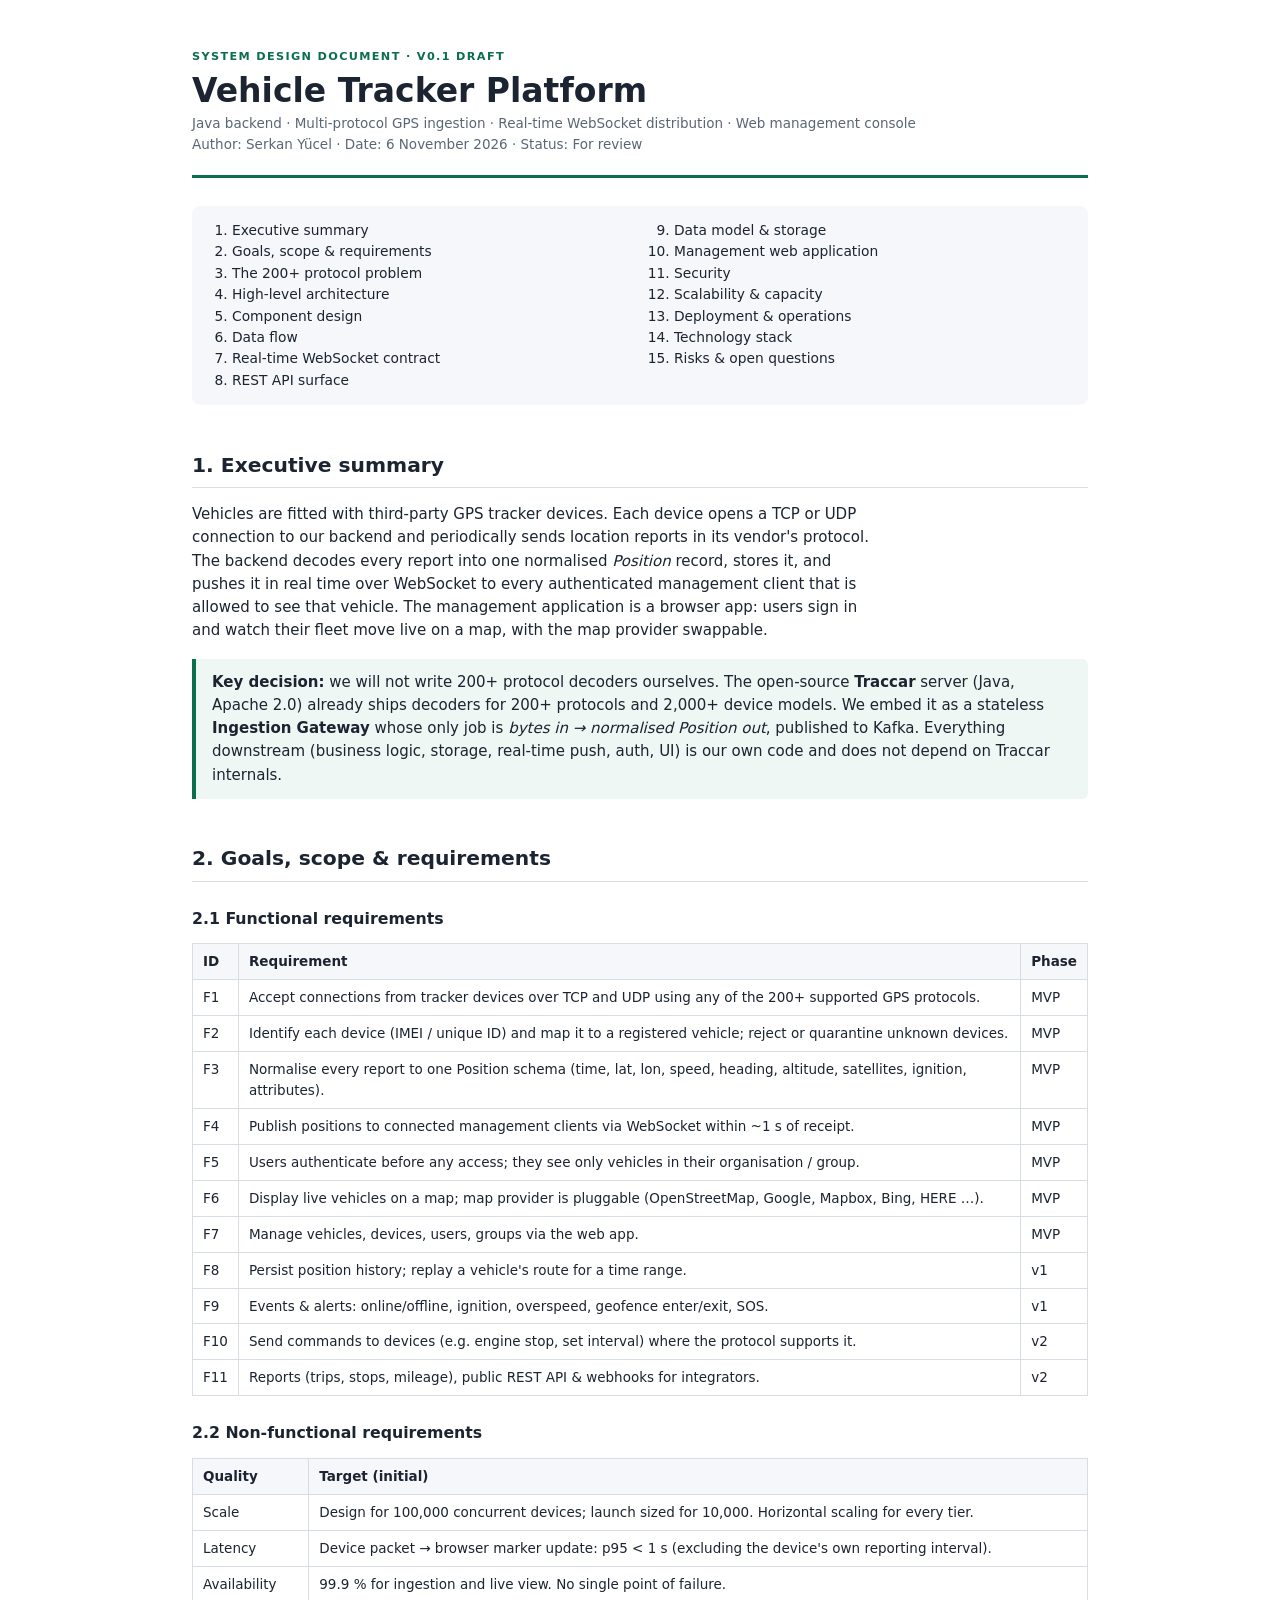
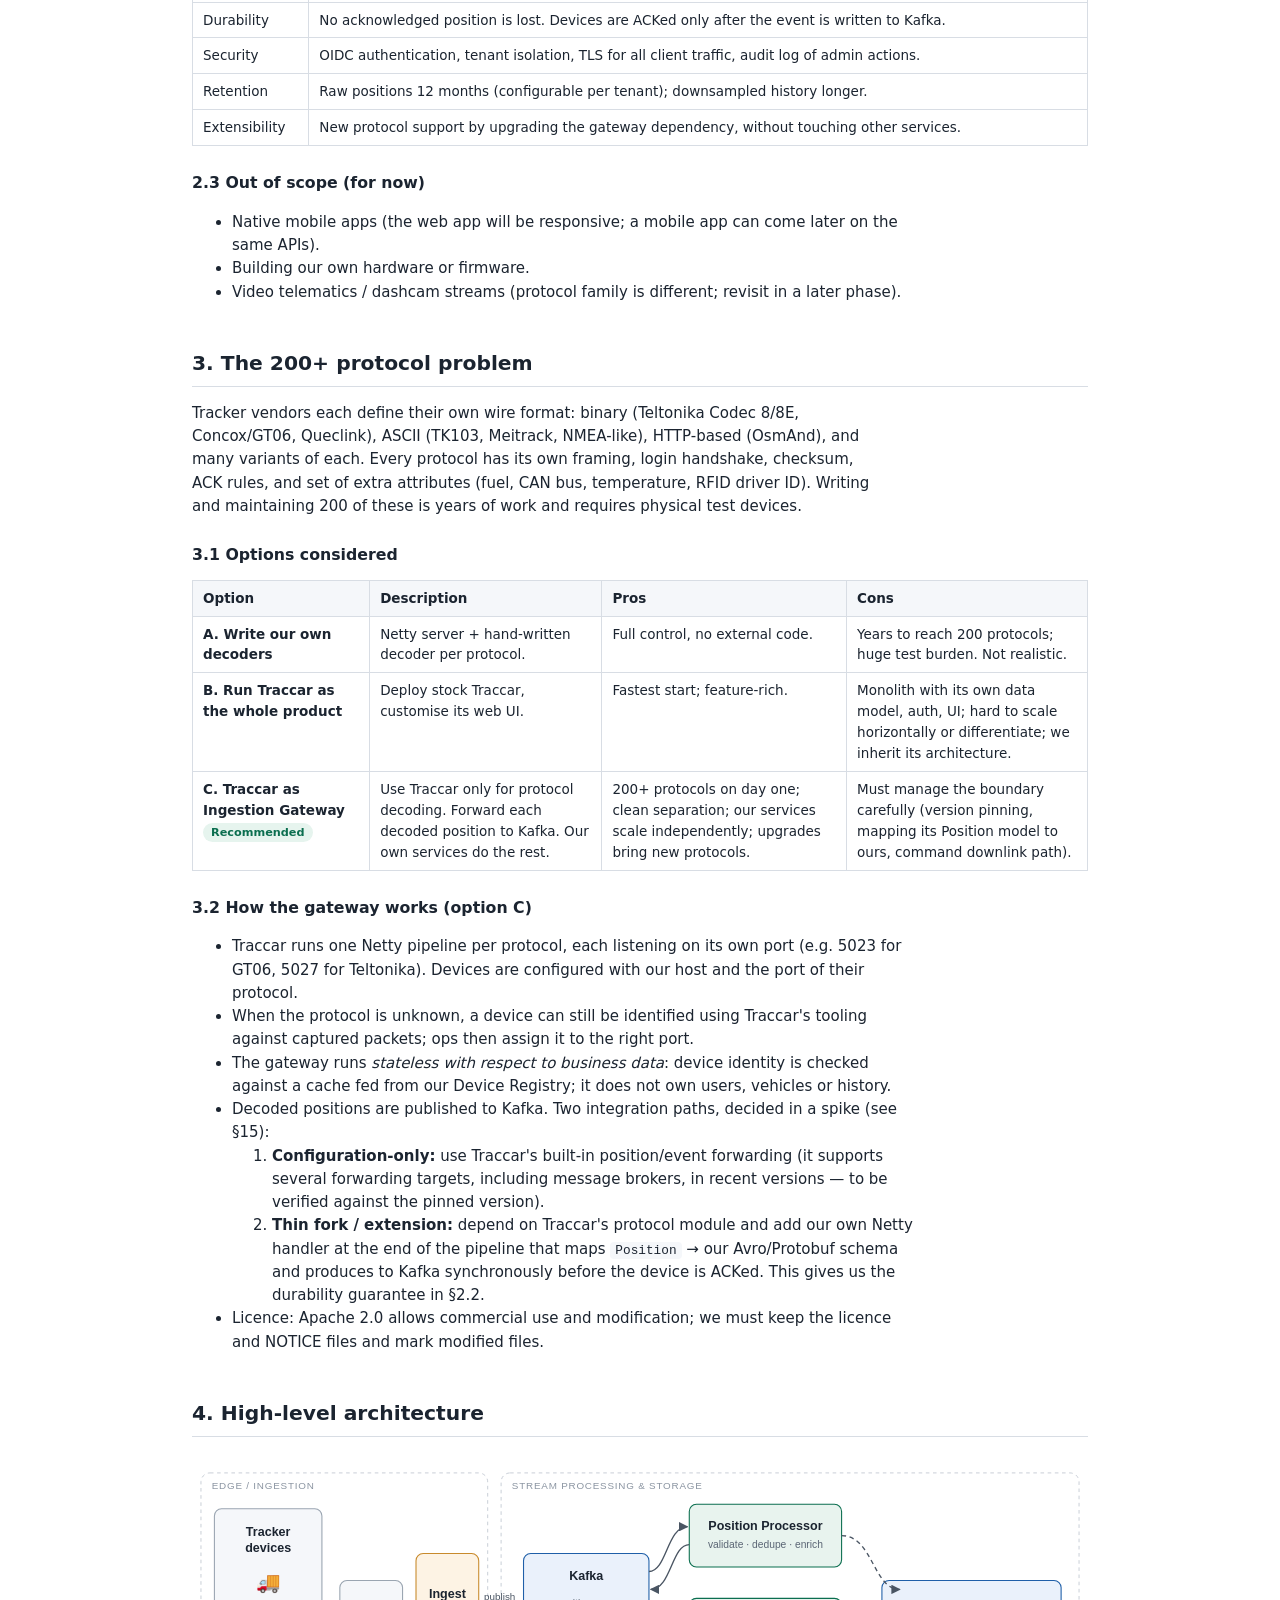
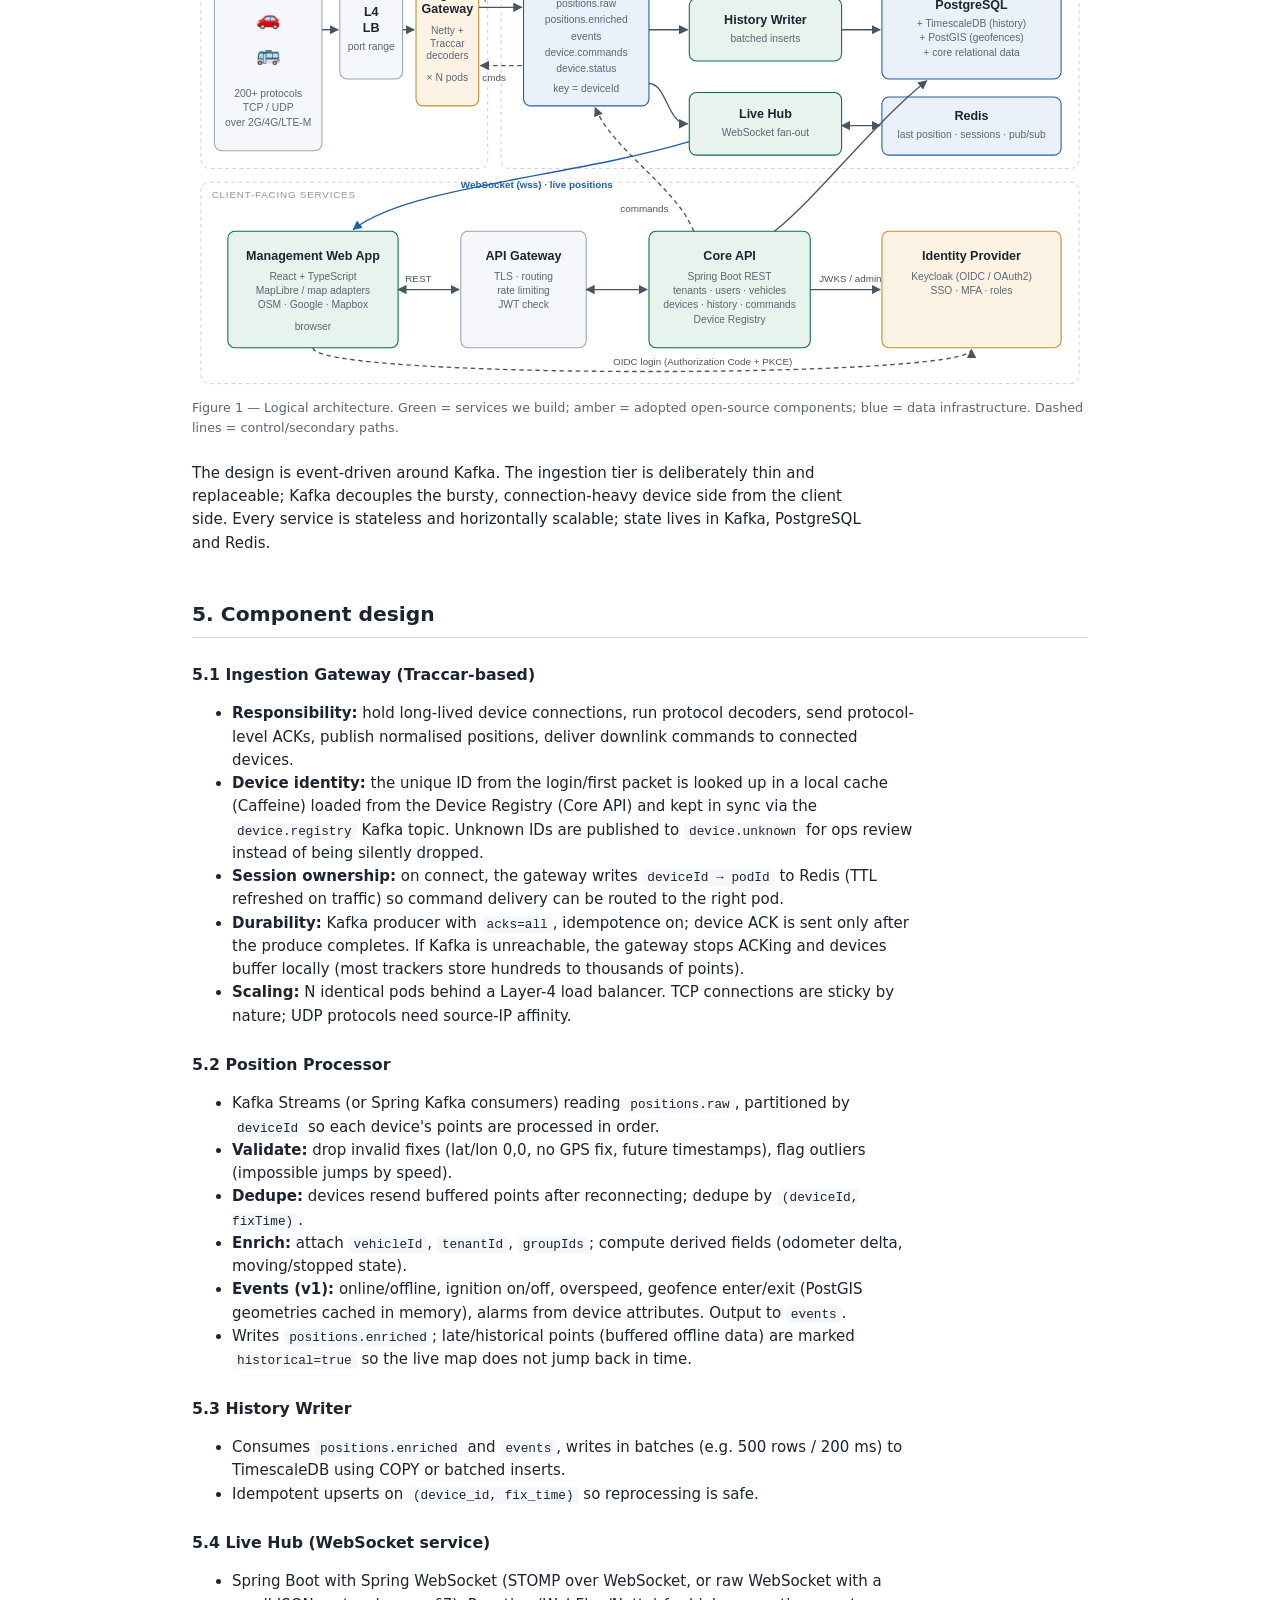
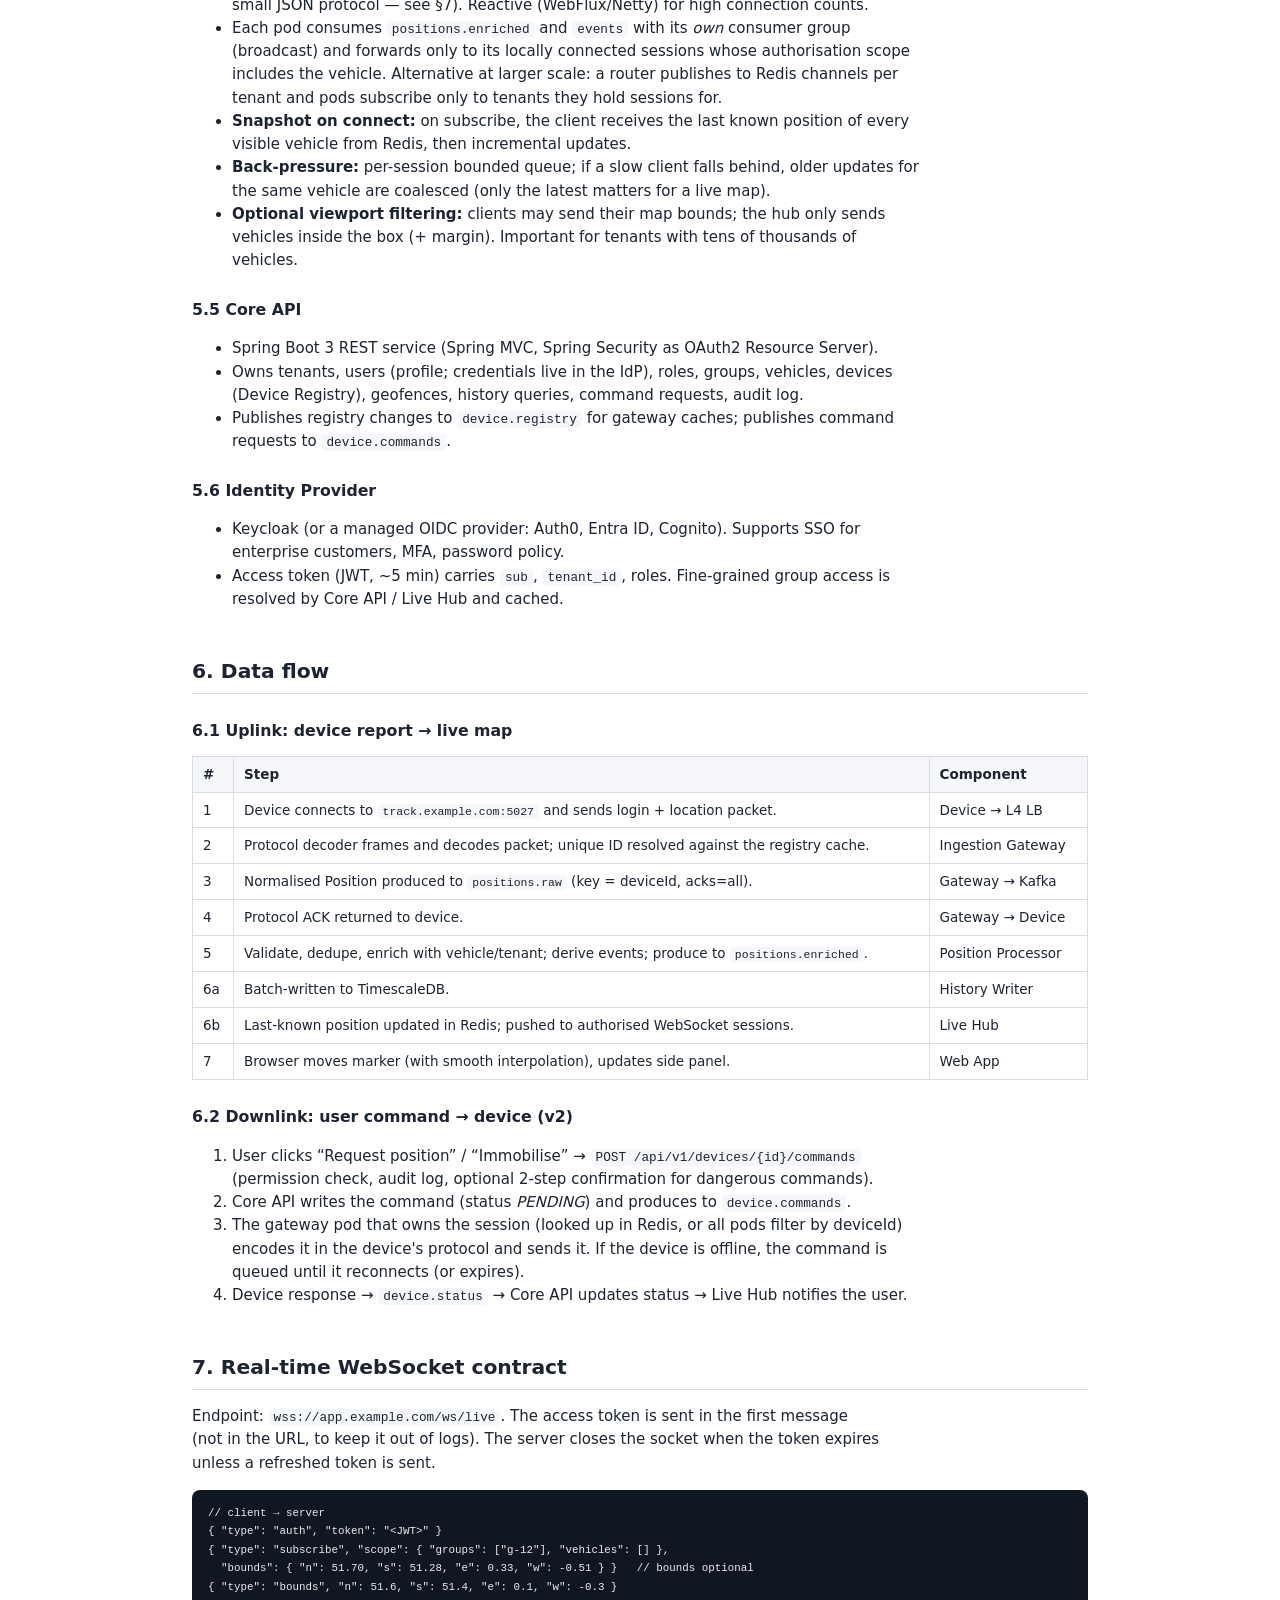
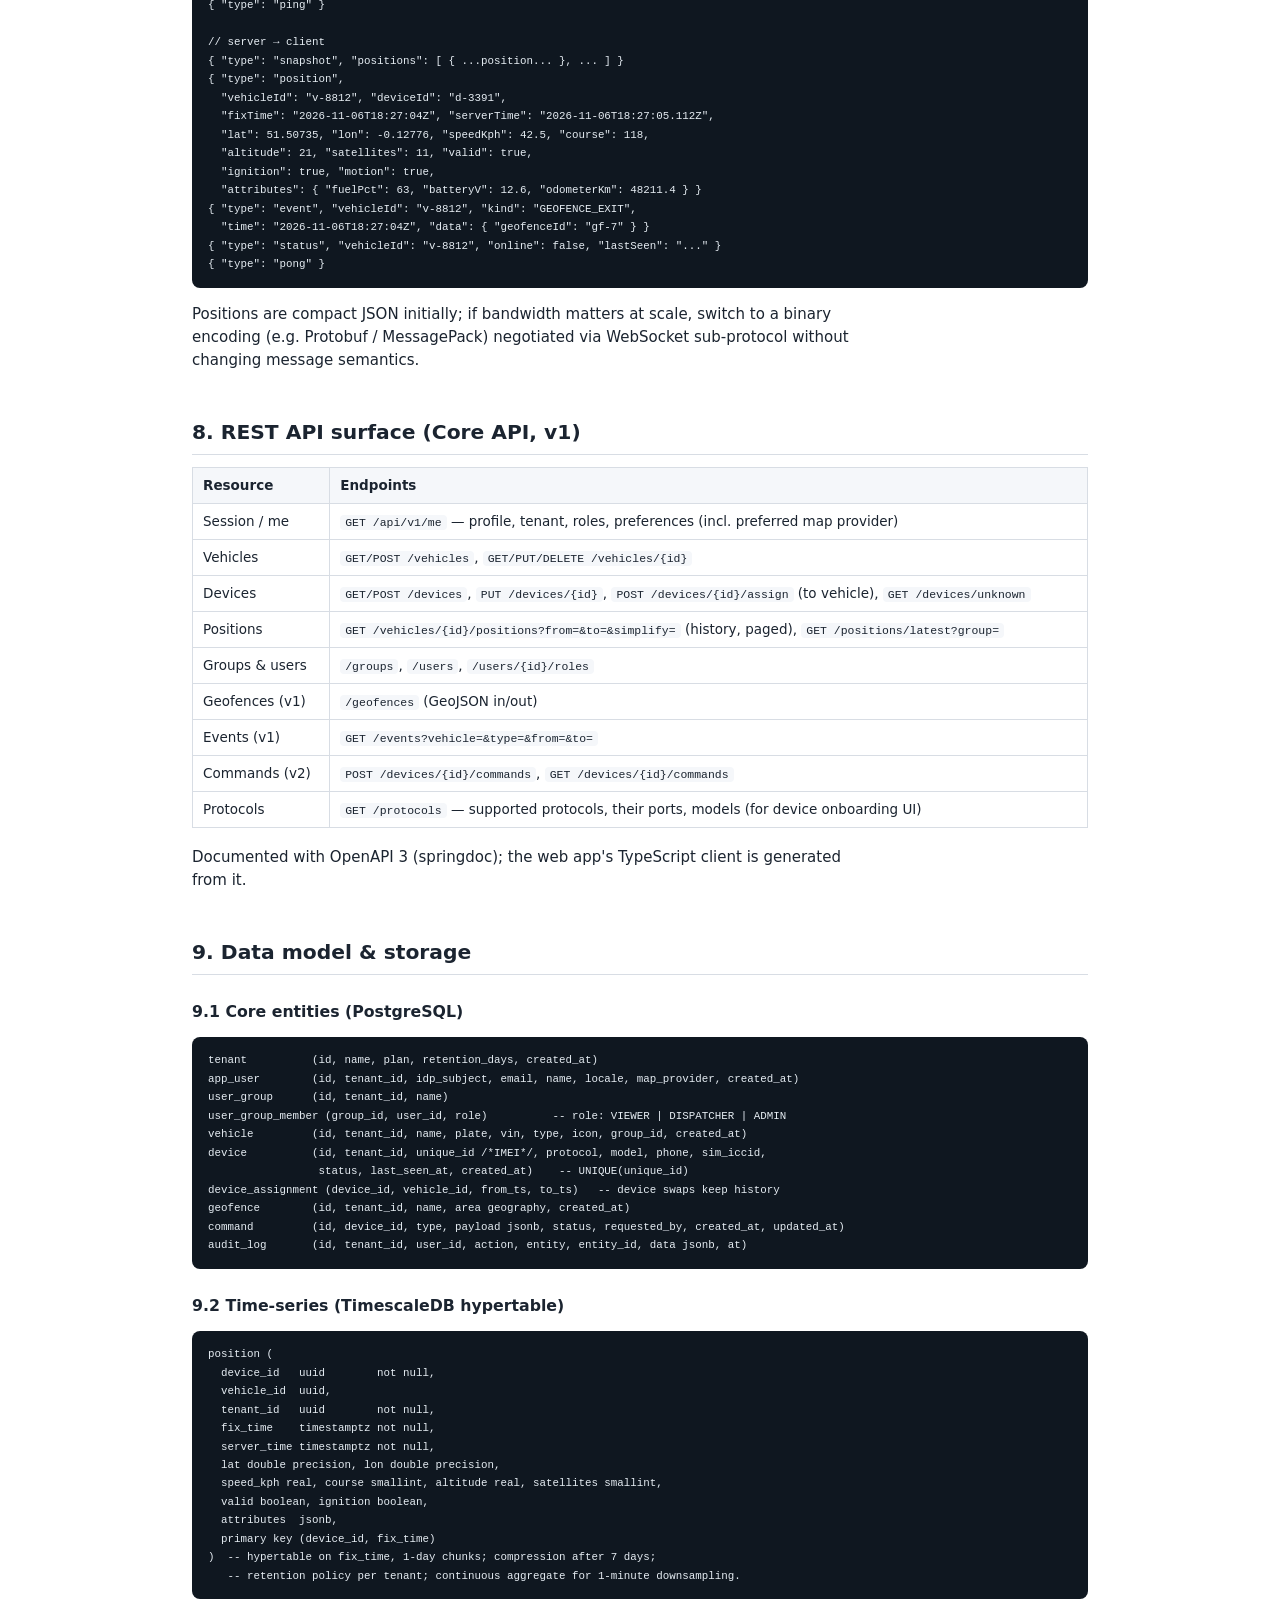
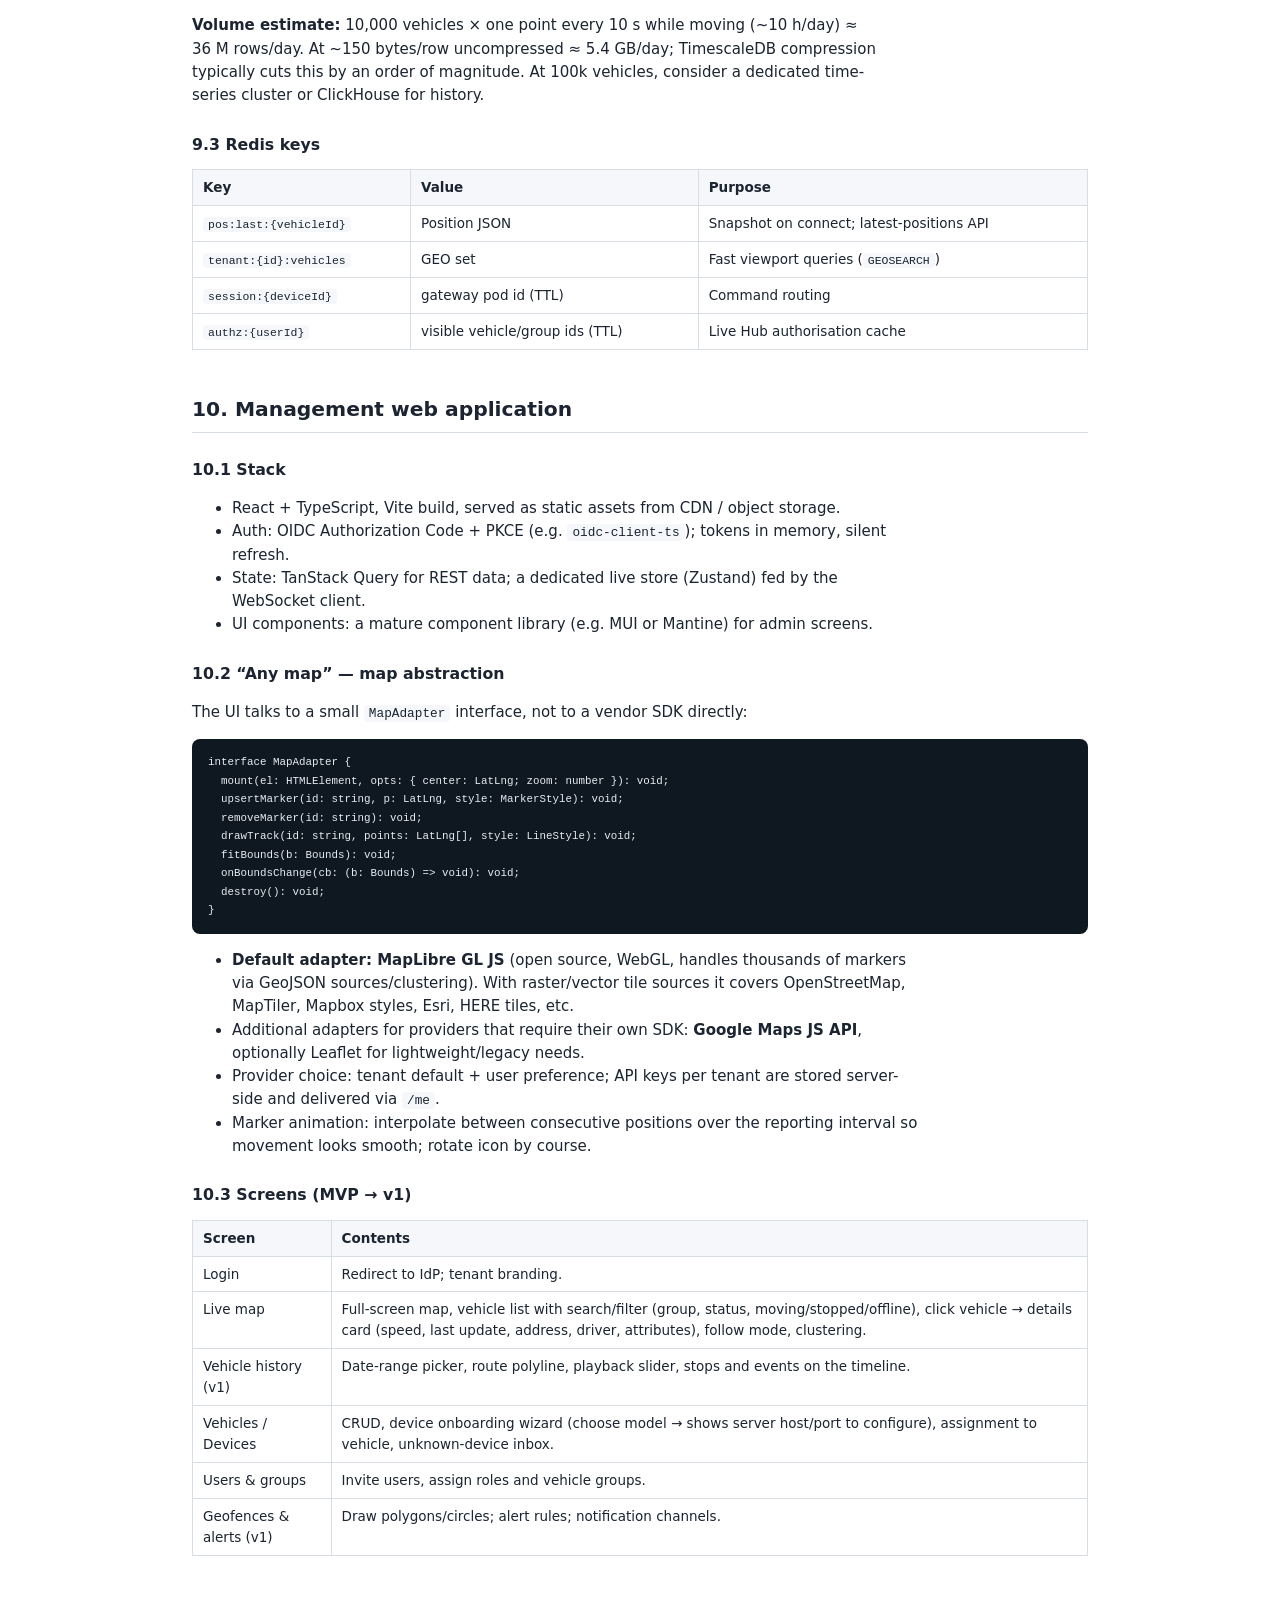
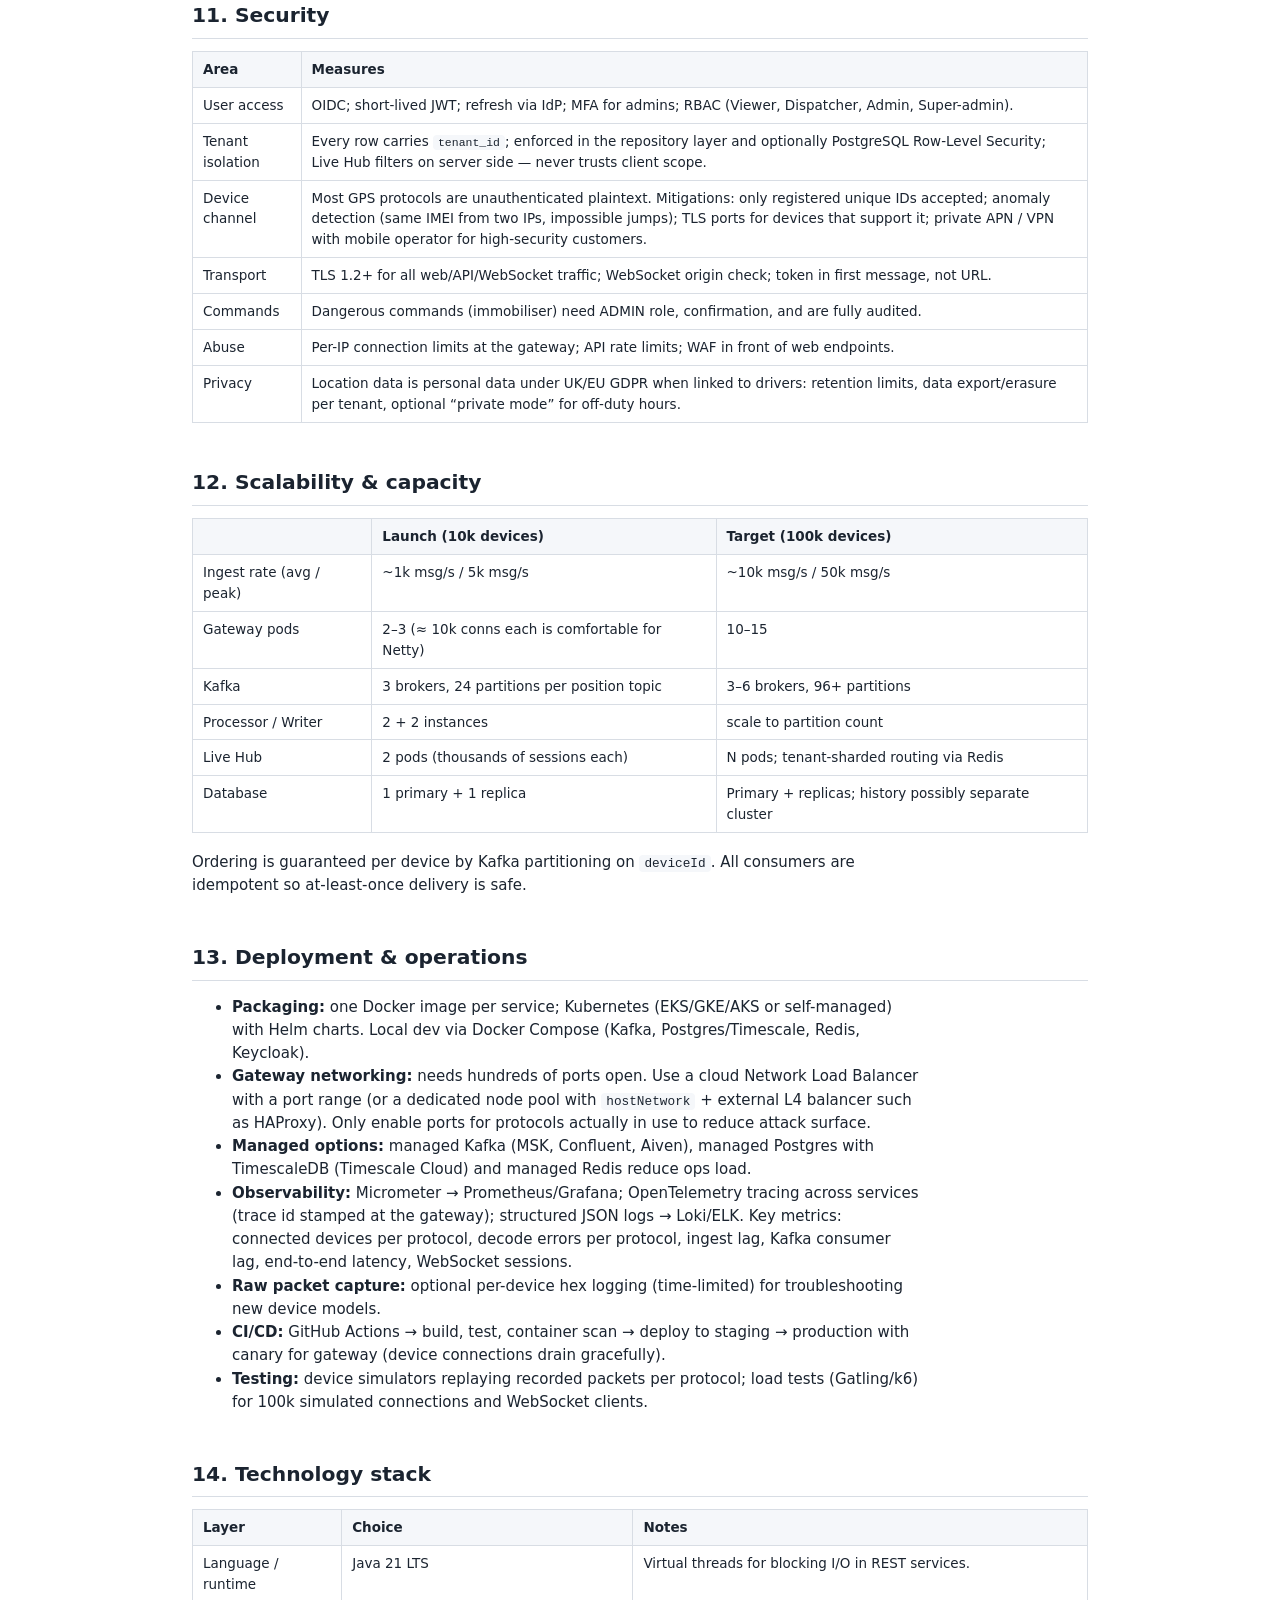
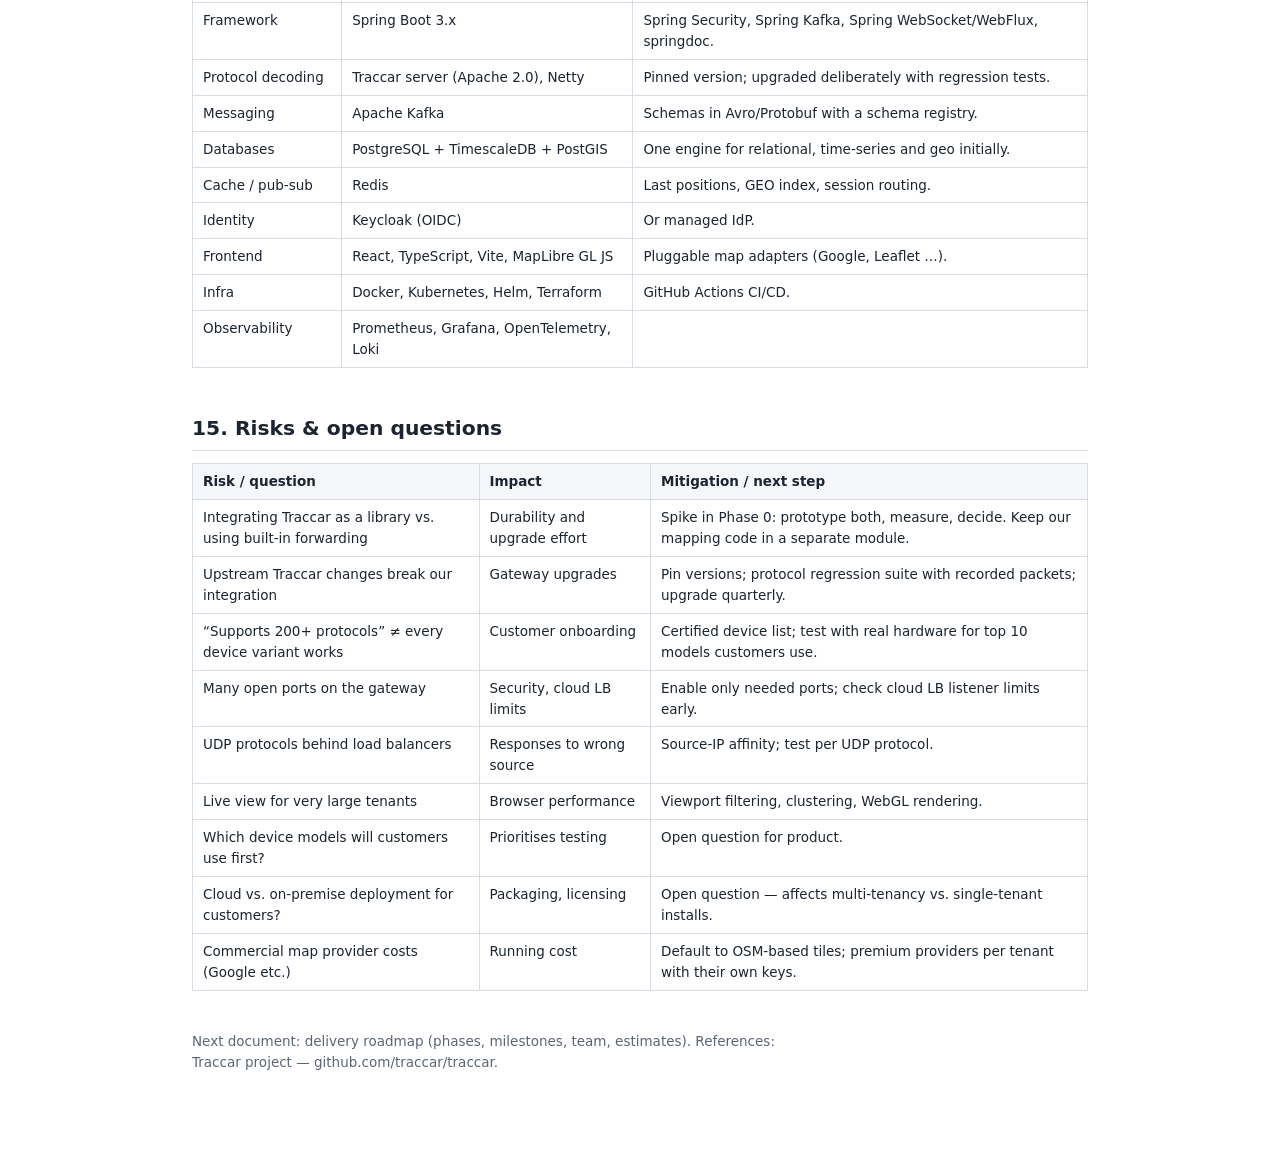
==== vehicle-tracker-design.html @ 111e129e "Added design docs for live vehicle tracing system and admin web apps" ====
<!DOCTYPE html>
<html lang="en">
<head>
<meta charset="utf-8">
<meta name="viewport" content="width=device-width, initial-scale=1">
<title>Vehicle Tracker — System Design</title>
<style>
  :root{
    --ink:#1b2430; --muted:#5b6675; --line:#d8dde4; --bg:#ffffff; --panel:#f5f7fa;
    --accent:#0b6e4f; --accent2:#1f5fa8; --warn:#a15c00;
  }
  *{box-sizing:border-box}
  html{font-size:15px}
  body{margin:0;background:var(--bg);color:var(--ink);
       font-family:"Inter","Segoe UI",system-ui,-apple-system,Helvetica,Arial,sans-serif;line-height:1.55}
  main{max-width:960px;margin:0 auto;padding:48px 32px 80px}
  header.cover{border-bottom:3px solid var(--accent);padding-bottom:20px;margin-bottom:28px}
  .kicker{text-transform:uppercase;letter-spacing:.12em;font-size:.75rem;color:var(--accent);font-weight:700}
  h1{font-size:2.2rem;margin:.2em 0 .1em;line-height:1.15}
  .meta{color:var(--muted);font-size:.9rem}
  h2{font-size:1.35rem;margin:2.2em 0 .6em;padding-bottom:6px;border-bottom:1px solid var(--line)}
  h3{font-size:1.05rem;margin:1.6em 0 .4em}
  p,li{max-width:72ch}
  code,pre{font-family:"JetBrains Mono",ui-monospace,Menlo,Consolas,monospace;font-size:.85em}
  code{background:var(--panel);padding:1px 5px;border-radius:4px}
  pre{background:#0f1720;color:#e6edf3;padding:14px 16px;border-radius:8px;overflow:auto;line-height:1.45}
  pre code{background:none;padding:0;color:inherit}
  table{border-collapse:collapse;width:100%;margin:12px 0 18px;font-size:.9rem}
  th,td{border:1px solid var(--line);padding:7px 10px;text-align:left;vertical-align:top}
  th{background:var(--panel);font-weight:600}
  .callout{border-left:4px solid var(--accent);background:#eef7f3;padding:12px 16px;border-radius:0 6px 6px 0;margin:16px 0}
  .callout.warn{border-color:var(--warn);background:#fbf4ea}
  .toc{background:var(--panel);border-radius:8px;padding:14px 22px;columns:2;column-gap:32px;font-size:.92rem}
  .toc ol{margin:0;padding-left:18px}
  .toc a{color:var(--ink);text-decoration:none}
  figure{margin:18px 0 24px}
  figcaption{color:var(--muted);font-size:.85rem;margin-top:6px}
  svg{width:100%;height:auto;display:block}
  .pill{display:inline-block;font-size:.75rem;padding:1px 8px;border-radius:99px;background:#e3eefb;color:var(--accent2);font-weight:600}
  .rec{background:#e6f4ee;color:var(--accent)}
  @page{size:A4;margin:16mm 14mm}
  @media print{
    html{font-size:12.5px}
    main{padding:0;max-width:none}
    h2{break-after:avoid}
    figure,table,pre,.callout{break-inside:avoid}
    .pagebreak{break-before:page}
    a{color:inherit;text-decoration:none}
  }
</style>
</head>
<body>
<main>

<header class="cover">
  <div class="kicker">System Design Document · v0.1 Draft</div>
  <h1>Vehicle Tracker Platform</h1>
  <div class="meta">Java backend · Multi-protocol GPS ingestion · Real-time WebSocket distribution · Web management console<br>
  Author: Serkan Yücel · Date: 6 November 2026 · Status: For review</div>
</header>

<nav class="toc">
<ol>
  <li><a href="#summary">Executive summary</a></li>
  <li><a href="#scope">Goals, scope &amp; requirements</a></li>
  <li><a href="#protocols">The 200+ protocol problem</a></li>
  <li><a href="#arch">High-level architecture</a></li>
  <li><a href="#components">Component design</a></li>
  <li><a href="#flow">Data flow</a></li>
  <li><a href="#ws">Real-time WebSocket contract</a></li>
  <li><a href="#api">REST API surface</a></li>
  <li><a href="#data">Data model &amp; storage</a></li>
  <li><a href="#webapp">Management web application</a></li>
  <li><a href="#security">Security</a></li>
  <li><a href="#scale">Scalability &amp; capacity</a></li>
  <li><a href="#ops">Deployment &amp; operations</a></li>
  <li><a href="#stack">Technology stack</a></li>
  <li><a href="#risks">Risks &amp; open questions</a></li>
</ol>
</nav>

<!-- 1 -->
<h2 id="summary">1. Executive summary</h2>
<p>Vehicles are fitted with third-party GPS tracker devices. Each device opens a TCP or UDP connection to our backend and periodically sends location reports in its vendor's protocol. The backend decodes every report into one normalised <em>Position</em> record, stores it, and pushes it in real time over WebSocket to every authenticated management client that is allowed to see that vehicle. The management application is a browser app: users sign in and watch their fleet move live on a map, with the map provider swappable.</p>
<div class="callout"><strong>Key decision:</strong> we will not write 200+ protocol decoders ourselves. The open-source <strong>Traccar</strong> server (Java, Apache 2.0) already ships decoders for 200+ protocols and 2,000+ device models. We embed it as a stateless <strong>Ingestion Gateway</strong> whose only job is <em>bytes in → normalised Position out</em>, published to Kafka. Everything downstream (business logic, storage, real-time push, auth, UI) is our own code and does not depend on Traccar internals.</div>

<!-- 2 -->
<h2 id="scope">2. Goals, scope &amp; requirements</h2>
<h3>2.1 Functional requirements</h3>
<table>
<tr><th>ID</th><th>Requirement</th><th>Phase</th></tr>
<tr><td>F1</td><td>Accept connections from tracker devices over TCP and UDP using any of the 200+ supported GPS protocols.</td><td>MVP</td></tr>
<tr><td>F2</td><td>Identify each device (IMEI / unique ID) and map it to a registered vehicle; reject or quarantine unknown devices.</td><td>MVP</td></tr>
<tr><td>F3</td><td>Normalise every report to one Position schema (time, lat, lon, speed, heading, altitude, satellites, ignition, attributes).</td><td>MVP</td></tr>
<tr><td>F4</td><td>Publish positions to connected management clients via WebSocket within ~1 s of receipt.</td><td>MVP</td></tr>
<tr><td>F5</td><td>Users authenticate before any access; they see only vehicles in their organisation / group.</td><td>MVP</td></tr>
<tr><td>F6</td><td>Display live vehicles on a map; map provider is pluggable (OpenStreetMap, Google, Mapbox, Bing, HERE …).</td><td>MVP</td></tr>
<tr><td>F7</td><td>Manage vehicles, devices, users, groups via the web app.</td><td>MVP</td></tr>
<tr><td>F8</td><td>Persist position history; replay a vehicle's route for a time range.</td><td>v1</td></tr>
<tr><td>F9</td><td>Events &amp; alerts: online/offline, ignition, overspeed, geofence enter/exit, SOS.</td><td>v1</td></tr>
<tr><td>F10</td><td>Send commands to devices (e.g. engine stop, set interval) where the protocol supports it.</td><td>v2</td></tr>
<tr><td>F11</td><td>Reports (trips, stops, mileage), public REST API &amp; webhooks for integrators.</td><td>v2</td></tr>
</table>

<h3>2.2 Non-functional requirements</h3>
<table>
<tr><th>Quality</th><th>Target (initial)</th></tr>
<tr><td>Scale</td><td>Design for 100,000 concurrent devices; launch sized for 10,000. Horizontal scaling for every tier.</td></tr>
<tr><td>Latency</td><td>Device packet → browser marker update: p95 &lt; 1 s (excluding the device's own reporting interval).</td></tr>
<tr><td>Availability</td><td>99.9 % for ingestion and live view. No single point of failure.</td></tr>
<tr><td>Durability</td><td>No acknowledged position is lost. Devices are ACKed only after the event is written to Kafka.</td></tr>
<tr><td>Security</td><td>OIDC authentication, tenant isolation, TLS for all client traffic, audit log of admin actions.</td></tr>
<tr><td>Retention</td><td>Raw positions 12 months (configurable per tenant); downsampled history longer.</td></tr>
<tr><td>Extensibility</td><td>New protocol support by upgrading the gateway dependency, without touching other services.</td></tr>
</table>

<h3>2.3 Out of scope (for now)</h3>
<ul>
  <li>Native mobile apps (the web app will be responsive; a mobile app can come later on the same APIs).</li>
  <li>Building our own hardware or firmware.</li>
  <li>Video telematics / dashcam streams (protocol family is different; revisit in a later phase).</li>
</ul>

<!-- 3 -->
<h2 id="protocols">3. The 200+ protocol problem</h2>
<p>Tracker vendors each define their own wire format: binary (Teltonika Codec 8/8E, Concox/GT06, Queclink), ASCII (TK103, Meitrack, NMEA-like), HTTP-based (OsmAnd), and many variants of each. Every protocol has its own framing, login handshake, checksum, ACK rules, and set of extra attributes (fuel, CAN bus, temperature, RFID driver ID). Writing and maintaining 200 of these is years of work and requires physical test devices.</p>

<h3>3.1 Options considered</h3>
<table>
<tr><th>Option</th><th>Description</th><th>Pros</th><th>Cons</th></tr>
<tr><td><strong>A. Write our own decoders</strong></td><td>Netty server + hand-written decoder per protocol.</td><td>Full control, no external code.</td><td>Years to reach 200 protocols; huge test burden. Not realistic.</td></tr>
<tr><td><strong>B. Run Traccar as the whole product</strong></td><td>Deploy stock Traccar, customise its web UI.</td><td>Fastest start; feature-rich.</td><td>Monolith with its own data model, auth, UI; hard to scale horizontally or differentiate; we inherit its architecture.</td></tr>
<tr><td><strong>C. Traccar as Ingestion Gateway</strong> <span class="pill rec">Recommended</span></td><td>Use Traccar only for protocol decoding. Forward each decoded position to Kafka. Our own services do the rest.</td><td>200+ protocols on day one; clean separation; our services scale independently; upgrades bring new protocols.</td><td>Must manage the boundary carefully (version pinning, mapping its Position model to ours, command downlink path).</td></tr>
</table>

<h3>3.2 How the gateway works (option C)</h3>
<ul>
  <li>Traccar runs one Netty pipeline per protocol, each listening on its own port (e.g. 5023 for GT06, 5027 for Teltonika). Devices are configured with our host and the port of their protocol.</li>
  <li>When the protocol is unknown, a device can still be identified using Traccar's tooling against captured packets; ops then assign it to the right port.</li>
  <li>The gateway runs <em>stateless with respect to business data</em>: device identity is checked against a cache fed from our Device Registry; it does not own users, vehicles or history.</li>
  <li>Decoded positions are published to Kafka. Two integration paths, decided in a spike (see §15):
    <ol>
      <li><strong>Configuration-only:</strong> use Traccar's built-in position/event forwarding (it supports several forwarding targets, including message brokers, in recent versions — to be verified against the pinned version).</li>
      <li><strong>Thin fork / extension:</strong> depend on Traccar's protocol module and add our own Netty handler at the end of the pipeline that maps <code>Position</code> → our Avro/Protobuf schema and produces to Kafka synchronously before the device is ACKed. This gives us the durability guarantee in §2.2.</li>
    </ol>
  </li>
  <li>Licence: Apache 2.0 allows commercial use and modification; we must keep the licence and NOTICE files and mark modified files.</li>
</ul>

<!-- 4 -->
<h2 id="arch" class="pagebreak">4. High-level architecture</h2>
<figure>
<svg viewBox="0 0 1000 600" xmlns="http://www.w3.org/2000/svg" font-family="Inter,Segoe UI,Helvetica,Arial,sans-serif">
  <defs>
    <marker id="ar" viewBox="0 0 10 10" refX="9" refY="5" markerWidth="7" markerHeight="7" orient="auto-start-reverse">
      <path d="M0,0 L10,5 L0,10 z" fill="#4a5563"/>
    </marker>
    <marker id="arB" viewBox="0 0 10 10" refX="9" refY="5" markerWidth="7" markerHeight="7" orient="auto-start-reverse">
      <path d="M0,0 L10,5 L0,10 z" fill="#1f5fa8"/>
    </marker>
  </defs>
  <style>
    .box{fill:#f5f7fa;stroke:#9aa5b1;stroke-width:1.2;rx:8}
    .ours{fill:#e8f3ee;stroke:#0b6e4f}
    .ext{fill:#fdf3e4;stroke:#c88a2c}
    .store{fill:#eaf1fb;stroke:#1f5fa8}
    .t{font-size:14px;font-weight:600;fill:#1b2430}
    .s{font-size:11.5px;fill:#5b6675}
    .ln{stroke:#4a5563;stroke-width:1.5;fill:none}
    .lb{stroke:#1f5fa8;stroke-width:1.5;fill:none}
    .dash{stroke-dasharray:5 4}
    .lab{font-size:11px;fill:#4a5563}
    .zone{fill:none;stroke:#c3cad3;stroke-dasharray:4 4}
    .zt{font-size:11px;fill:#8a94a1;letter-spacing:.08em}
  </style>

  <!-- zones -->
  <rect class="zone" x="10" y="20" width="320" height="330" rx="10"/>
  <text class="zt" x="22" y="38">EDGE / INGESTION</text>
  <rect class="zone" x="345" y="20" width="645" height="330" rx="10"/>
  <text class="zt" x="357" y="38">STREAM PROCESSING &amp; STORAGE</text>
  <rect class="zone" x="10" y="365" width="980" height="225" rx="10"/>
  <text class="zt" x="22" y="383">CLIENT-FACING SERVICES</text>

  <!-- devices -->
  <rect class="box" x="25" y="60" width="120" height="270" rx="8"/>
  <text class="t" x="85" y="90" text-anchor="middle">Tracker</text>
  <text class="t" x="85" y="108" text-anchor="middle">devices</text>
  <g font-size="22" text-anchor="middle"><text x="85" y="150">🚚</text><text x="85" y="190">🚗</text><text x="85" y="230">🚌</text></g>
  <text class="s" x="85" y="270" text-anchor="middle">200+ protocols</text>
  <text class="s" x="85" y="286" text-anchor="middle">TCP / UDP</text>
  <text class="s" x="85" y="302" text-anchor="middle">over 2G/4G/LTE-M</text>

  <!-- LB -->
  <rect class="box" x="165" y="140" width="70" height="110" rx="8"/>
  <text class="t" x="200" y="180" text-anchor="middle">L4</text>
  <text class="t" x="200" y="198" text-anchor="middle">LB</text>
  <text class="s" x="200" y="218" text-anchor="middle">port range</text>

  <!-- gateway -->
  <rect class="box ext" x="250" y="110" width="70" height="170" rx="8"/>
  <text class="t" x="285" y="160" text-anchor="middle" font-size="12.5">Ingest</text>
  <text class="t" x="285" y="176" text-anchor="middle" font-size="12.5">Gateway</text>
  <text class="s" x="285" y="200" text-anchor="middle">Netty +</text>
  <text class="s" x="285" y="214" text-anchor="middle">Traccar</text>
  <text class="s" x="285" y="228" text-anchor="middle">decoders</text>
  <text class="s" x="285" y="252" text-anchor="middle">× N pods</text>

  <!-- kafka -->
  <rect class="box store" x="370" y="110" width="140" height="170" rx="8"/>
  <text class="t" x="440" y="140" text-anchor="middle">Kafka</text>
  <text class="s" x="440" y="170" text-anchor="middle">positions.raw</text>
  <text class="s" x="440" y="188" text-anchor="middle">positions.enriched</text>
  <text class="s" x="440" y="206" text-anchor="middle">events</text>
  <text class="s" x="440" y="224" text-anchor="middle">device.commands</text>
  <text class="s" x="440" y="242" text-anchor="middle">device.status</text>
  <text class="s" x="440" y="264" text-anchor="middle">key = deviceId</text>

  <!-- processor -->
  <rect class="box ours" x="555" y="55" width="170" height="70" rx="8"/>
  <text class="t" x="640" y="84" text-anchor="middle">Position Processor</text>
  <text class="s" x="640" y="104" text-anchor="middle">validate · dedupe · enrich</text>

  <!-- writer -->
  <rect class="box ours" x="555" y="160" width="170" height="70" rx="8"/>
  <text class="t" x="640" y="189" text-anchor="middle">History Writer</text>
  <text class="s" x="640" y="209" text-anchor="middle">batched inserts</text>

  <!-- live hub -->
  <rect class="box ours" x="555" y="265" width="170" height="70" rx="8"/>
  <text class="t" x="640" y="294" text-anchor="middle">Live Hub</text>
  <text class="s" x="640" y="314" text-anchor="middle">WebSocket fan-out</text>

  <!-- timescale -->
  <rect class="box store" x="770" y="140" width="200" height="110" rx="8"/>
  <text class="t" x="870" y="172" text-anchor="middle">PostgreSQL</text>
  <text class="s" x="870" y="192" text-anchor="middle">+ TimescaleDB (history)</text>
  <text class="s" x="870" y="208" text-anchor="middle">+ PostGIS (geofences)</text>
  <text class="s" x="870" y="224" text-anchor="middle">+ core relational data</text>

  <!-- redis -->
  <rect class="box store" x="770" y="270" width="200" height="65" rx="8"/>
  <text class="t" x="870" y="296" text-anchor="middle">Redis</text>
  <text class="s" x="870" y="316" text-anchor="middle">last position · sessions · pub/sub</text>

  <!-- client side -->
  <rect class="box ours" x="40" y="420" width="190" height="130" rx="8"/>
  <text class="t" x="135" y="452" text-anchor="middle">Management Web App</text>
  <text class="s" x="135" y="474" text-anchor="middle">React + TypeScript</text>
  <text class="s" x="135" y="490" text-anchor="middle">MapLibre / map adapters</text>
  <text class="s" x="135" y="506" text-anchor="middle">OSM · Google · Mapbox</text>
  <text class="s" x="135" y="530" text-anchor="middle">browser</text>

  <rect class="box" x="300" y="420" width="140" height="130" rx="8"/>
  <text class="t" x="370" y="452" text-anchor="middle">API Gateway</text>
  <text class="s" x="370" y="474" text-anchor="middle">TLS · routing</text>
  <text class="s" x="370" y="490" text-anchor="middle">rate limiting</text>
  <text class="s" x="370" y="506" text-anchor="middle">JWT check</text>

  <rect class="box ours" x="510" y="420" width="180" height="130" rx="8"/>
  <text class="t" x="600" y="452" text-anchor="middle">Core API</text>
  <text class="s" x="600" y="474" text-anchor="middle">Spring Boot REST</text>
  <text class="s" x="600" y="490" text-anchor="middle">tenants · users · vehicles</text>
  <text class="s" x="600" y="506" text-anchor="middle">devices · history · commands</text>
  <text class="s" x="600" y="522" text-anchor="middle">Device Registry</text>

  <rect class="box ext" x="770" y="420" width="200" height="130" rx="8"/>
  <text class="t" x="870" y="452" text-anchor="middle">Identity Provider</text>
  <text class="s" x="870" y="474" text-anchor="middle">Keycloak (OIDC / OAuth2)</text>
  <text class="s" x="870" y="490" text-anchor="middle">SSO · MFA · roles</text>

  <!-- arrows: devices -> lb -> gateway -> kafka -->
  <path class="ln" d="M145,195 H163" marker-end="url(#ar)"/>
  <path class="ln" d="M235,195 H248" marker-end="url(#ar)"/>
  <path class="ln" d="M320,170 H368" marker-end="url(#ar)"/>
  <text class="lab" x="326" y="162">publish</text>
  <path class="ln dash" d="M368,235 H322" marker-end="url(#ar)"/>
  <text class="lab" x="324" y="252">cmds</text>

  <!-- kafka <-> processor -->
  <path class="ln" d="M510,130 C530,130 530,80 553,80" marker-end="url(#ar)"/>
  <path class="ln" d="M555,100 C535,100 535,150 512,150" marker-end="url(#ar)"/>
  <!-- kafka -> writer -->
  <path class="ln" d="M510,195 H553" marker-end="url(#ar)"/>
  <!-- kafka -> live -->
  <path class="ln" d="M510,255 C530,255 530,300 553,300" marker-end="url(#ar)"/>
  <!-- writer -> db -->
  <path class="ln" d="M725,195 H768" marker-end="url(#ar)"/>
  <!-- processor -> redis/db (geofence lookups) -->
  <path class="ln dash" d="M725,90 C760,90 760,150 790,150" marker-end="url(#ar)"/>
  <!-- live <-> redis -->
  <path class="ln" d="M725,302 H768" marker-end="url(#ar)" marker-start="url(#ar)"/>

  <!-- live hub -> web app (websocket) -->
  <path class="lb" d="M555,320 C420,360 240,370 180,418" marker-end="url(#arB)"/>
  <text class="lab" x="300" y="372" fill="#1f5fa8" style="fill:#1f5fa8;font-weight:600">WebSocket (wss) · live positions</text>

  <!-- web app -> api gw -> core api -->
  <path class="ln" d="M230,485 H298" marker-end="url(#ar)" marker-start="url(#ar)"/>
  <text class="lab" x="238" y="477">REST</text>
  <path class="ln" d="M440,485 H508" marker-end="url(#ar)" marker-start="url(#ar)"/>
  <!-- core api -> idp -->
  <path class="ln" d="M690,485 H768" marker-end="url(#ar)"/>
  <text class="lab" x="700" y="477">JWKS / admin</text>
  <!-- core api -> db -->
  <path class="ln" d="M650,420 C700,380 760,300 820,252" marker-end="url(#ar)"/>
  <!-- core api -> kafka commands -->
  <path class="ln dash" d="M560,420 C540,370 470,330 450,282" marker-end="url(#ar)"/>
  <text class="lab" x="478" y="398">commands</text>
  <!-- web app -> idp login -->
  <path class="ln dash" d="M135,550 C135,585 870,585 870,552" marker-end="url(#ar)"/>
  <text class="lab" x="470" y="569">OIDC login (Authorization Code + PKCE)</text>
</svg>
<figcaption>Figure 1 — Logical architecture. Green = services we build; amber = adopted open-source components; blue = data infrastructure. Dashed lines = control/secondary paths.</figcaption>
</figure>

<p>The design is event-driven around Kafka. The ingestion tier is deliberately thin and replaceable; Kafka decouples the bursty, connection-heavy device side from the client side. Every service is stateless and horizontally scalable; state lives in Kafka, PostgreSQL and Redis.</p>

<!-- 5 -->
<h2 id="components">5. Component design</h2>

<h3>5.1 Ingestion Gateway (Traccar-based)</h3>
<ul>
  <li><strong>Responsibility:</strong> hold long-lived device connections, run protocol decoders, send protocol-level ACKs, publish normalised positions, deliver downlink commands to connected devices.</li>
  <li><strong>Device identity:</strong> the unique ID from the login/first packet is looked up in a local cache (Caffeine) loaded from the Device Registry (Core API) and kept in sync via the <code>device.registry</code> Kafka topic. Unknown IDs are published to <code>device.unknown</code> for ops review instead of being silently dropped.</li>
  <li><strong>Session ownership:</strong> on connect, the gateway writes <code>deviceId → podId</code> to Redis (TTL refreshed on traffic) so command delivery can be routed to the right pod.</li>
  <li><strong>Durability:</strong> Kafka producer with <code>acks=all</code>, idempotence on; device ACK is sent only after the produce completes. If Kafka is unreachable, the gateway stops ACKing and devices buffer locally (most trackers store hundreds to thousands of points).</li>
  <li><strong>Scaling:</strong> N identical pods behind a Layer-4 load balancer. TCP connections are sticky by nature; UDP protocols need source-IP affinity.</li>
</ul>

<h3>5.2 Position Processor</h3>
<ul>
  <li>Kafka Streams (or Spring Kafka consumers) reading <code>positions.raw</code>, partitioned by <code>deviceId</code> so each device's points are processed in order.</li>
  <li><strong>Validate:</strong> drop invalid fixes (lat/lon 0,0, no GPS fix, future timestamps), flag outliers (impossible jumps by speed).</li>
  <li><strong>Dedupe:</strong> devices resend buffered points after reconnecting; dedupe by <code>(deviceId, fixTime)</code>.</li>
  <li><strong>Enrich:</strong> attach <code>vehicleId</code>, <code>tenantId</code>, <code>groupIds</code>; compute derived fields (odometer delta, moving/stopped state).</li>
  <li><strong>Events (v1):</strong> online/offline, ignition on/off, overspeed, geofence enter/exit (PostGIS geometries cached in memory), alarms from device attributes. Output to <code>events</code>.</li>
  <li>Writes <code>positions.enriched</code>; late/historical points (buffered offline data) are marked <code>historical=true</code> so the live map does not jump back in time.</li>
</ul>

<h3>5.3 History Writer</h3>
<ul>
  <li>Consumes <code>positions.enriched</code> and <code>events</code>, writes in batches (e.g. 500 rows / 200 ms) to TimescaleDB using COPY or batched inserts.</li>
  <li>Idempotent upserts on <code>(device_id, fix_time)</code> so reprocessing is safe.</li>
</ul>

<h3>5.4 Live Hub (WebSocket service)</h3>
<ul>
  <li>Spring Boot with Spring WebSocket (STOMP over WebSocket, or raw WebSocket with a small JSON protocol — see §7). Reactive (WebFlux/Netty) for high connection counts.</li>
  <li>Each pod consumes <code>positions.enriched</code> and <code>events</code> with its <em>own</em> consumer group (broadcast) and forwards only to its locally connected sessions whose authorisation scope includes the vehicle. Alternative at larger scale: a router publishes to Redis channels per tenant and pods subscribe only to tenants they hold sessions for.</li>
  <li><strong>Snapshot on connect:</strong> on subscribe, the client receives the last known position of every visible vehicle from Redis, then incremental updates.</li>
  <li><strong>Back-pressure:</strong> per-session bounded queue; if a slow client falls behind, older updates for the same vehicle are coalesced (only the latest matters for a live map).</li>
  <li><strong>Optional viewport filtering:</strong> clients may send their map bounds; the hub only sends vehicles inside the box (+ margin). Important for tenants with tens of thousands of vehicles.</li>
</ul>

<h3>5.5 Core API</h3>
<ul>
  <li>Spring Boot 3 REST service (Spring MVC, Spring Security as OAuth2 Resource Server).</li>
  <li>Owns tenants, users (profile; credentials live in the IdP), roles, groups, vehicles, devices (Device Registry), geofences, history queries, command requests, audit log.</li>
  <li>Publishes registry changes to <code>device.registry</code> for gateway caches; publishes command requests to <code>device.commands</code>.</li>
</ul>

<h3>5.6 Identity Provider</h3>
<ul>
  <li>Keycloak (or a managed OIDC provider: Auth0, Entra ID, Cognito). Supports SSO for enterprise customers, MFA, password policy.</li>
  <li>Access token (JWT, ~5 min) carries <code>sub</code>, <code>tenant_id</code>, roles. Fine-grained group access is resolved by Core API / Live Hub and cached.</li>
</ul>

<!-- 6 -->
<h2 id="flow">6. Data flow</h2>
<h3>6.1 Uplink: device report → live map</h3>
<table>
<tr><th>#</th><th>Step</th><th>Component</th></tr>
<tr><td>1</td><td>Device connects to <code>track.example.com:5027</code> and sends login + location packet.</td><td>Device → L4 LB</td></tr>
<tr><td>2</td><td>Protocol decoder frames and decodes packet; unique ID resolved against the registry cache.</td><td>Ingestion Gateway</td></tr>
<tr><td>3</td><td>Normalised Position produced to <code>positions.raw</code> (key = deviceId, acks=all).</td><td>Gateway → Kafka</td></tr>
<tr><td>4</td><td>Protocol ACK returned to device.</td><td>Gateway → Device</td></tr>
<tr><td>5</td><td>Validate, dedupe, enrich with vehicle/tenant; derive events; produce to <code>positions.enriched</code>.</td><td>Position Processor</td></tr>
<tr><td>6a</td><td>Batch-written to TimescaleDB.</td><td>History Writer</td></tr>
<tr><td>6b</td><td>Last-known position updated in Redis; pushed to authorised WebSocket sessions.</td><td>Live Hub</td></tr>
<tr><td>7</td><td>Browser moves marker (with smooth interpolation), updates side panel.</td><td>Web App</td></tr>
</table>

<h3>6.2 Downlink: user command → device (v2)</h3>
<ol>
  <li>User clicks “Request position” / “Immobilise” → <code>POST /api/v1/devices/{id}/commands</code> (permission check, audit log, optional 2-step confirmation for dangerous commands).</li>
  <li>Core API writes the command (status <em>PENDING</em>) and produces to <code>device.commands</code>.</li>
  <li>The gateway pod that owns the session (looked up in Redis, or all pods filter by deviceId) encodes it in the device's protocol and sends it. If the device is offline, the command is queued until it reconnects (or expires).</li>
  <li>Device response → <code>device.status</code> → Core API updates status → Live Hub notifies the user.</li>
</ol>

<!-- 7 -->
<h2 id="ws">7. Real-time WebSocket contract</h2>
<p>Endpoint: <code>wss://app.example.com/ws/live</code>. The access token is sent in the first message (not in the URL, to keep it out of logs). The server closes the socket when the token expires unless a refreshed token is sent.</p>
<pre><code>// client → server
{ "type": "auth", "token": "&lt;JWT&gt;" }
{ "type": "subscribe", "scope": { "groups": ["g-12"], "vehicles": [] },
  "bounds": { "n": 51.70, "s": 51.28, "e": 0.33, "w": -0.51 } }   // bounds optional
{ "type": "bounds", "n": 51.6, "s": 51.4, "e": 0.1, "w": -0.3 }
{ "type": "ping" }

// server → client
{ "type": "snapshot", "positions": [ { ...position... }, ... ] }
{ "type": "position",
  "vehicleId": "v-8812", "deviceId": "d-3391",
  "fixTime": "2026-11-06T18:27:04Z", "serverTime": "2026-11-06T18:27:05.112Z",
  "lat": 51.50735, "lon": -0.12776, "speedKph": 42.5, "course": 118,
  "altitude": 21, "satellites": 11, "valid": true,
  "ignition": true, "motion": true,
  "attributes": { "fuelPct": 63, "batteryV": 12.6, "odometerKm": 48211.4 } }
{ "type": "event", "vehicleId": "v-8812", "kind": "GEOFENCE_EXIT",
  "time": "2026-11-06T18:27:04Z", "data": { "geofenceId": "gf-7" } }
{ "type": "status", "vehicleId": "v-8812", "online": false, "lastSeen": "..." }
{ "type": "pong" }</code></pre>
<p>Positions are compact JSON initially; if bandwidth matters at scale, switch to a binary encoding (e.g. Protobuf / MessagePack) negotiated via WebSocket sub-protocol without changing message semantics.</p>

<!-- 8 -->
<h2 id="api">8. REST API surface (Core API, v1)</h2>
<table>
<tr><th>Resource</th><th>Endpoints</th></tr>
<tr><td>Session / me</td><td><code>GET /api/v1/me</code> — profile, tenant, roles, preferences (incl. preferred map provider)</td></tr>
<tr><td>Vehicles</td><td><code>GET/POST /vehicles</code>, <code>GET/PUT/DELETE /vehicles/{id}</code></td></tr>
<tr><td>Devices</td><td><code>GET/POST /devices</code>, <code>PUT /devices/{id}</code>, <code>POST /devices/{id}/assign</code> (to vehicle), <code>GET /devices/unknown</code></td></tr>
<tr><td>Positions</td><td><code>GET /vehicles/{id}/positions?from=&amp;to=&amp;simplify=</code> (history, paged), <code>GET /positions/latest?group=</code></td></tr>
<tr><td>Groups &amp; users</td><td><code>/groups</code>, <code>/users</code>, <code>/users/{id}/roles</code></td></tr>
<tr><td>Geofences (v1)</td><td><code>/geofences</code> (GeoJSON in/out)</td></tr>
<tr><td>Events (v1)</td><td><code>GET /events?vehicle=&amp;type=&amp;from=&amp;to=</code></td></tr>
<tr><td>Commands (v2)</td><td><code>POST /devices/{id}/commands</code>, <code>GET /devices/{id}/commands</code></td></tr>
<tr><td>Protocols</td><td><code>GET /protocols</code> — supported protocols, their ports, models (for device onboarding UI)</td></tr>
</table>
<p>Documented with OpenAPI 3 (springdoc); the web app's TypeScript client is generated from it.</p>

<!-- 9 -->
<h2 id="data" class="pagebreak">9. Data model &amp; storage</h2>
<h3>9.1 Core entities (PostgreSQL)</h3>
<pre><code>tenant          (id, name, plan, retention_days, created_at)
app_user        (id, tenant_id, idp_subject, email, name, locale, map_provider, created_at)
user_group      (id, tenant_id, name)
user_group_member (group_id, user_id, role)          -- role: VIEWER | DISPATCHER | ADMIN
vehicle         (id, tenant_id, name, plate, vin, type, icon, group_id, created_at)
device          (id, tenant_id, unique_id /*IMEI*/, protocol, model, phone, sim_iccid,
                 status, last_seen_at, created_at)    -- UNIQUE(unique_id)
device_assignment (device_id, vehicle_id, from_ts, to_ts)   -- device swaps keep history
geofence        (id, tenant_id, name, area geography, created_at)
command         (id, device_id, type, payload jsonb, status, requested_by, created_at, updated_at)
audit_log       (id, tenant_id, user_id, action, entity, entity_id, data jsonb, at)</code></pre>

<h3>9.2 Time-series (TimescaleDB hypertable)</h3>
<pre><code>position (
  device_id   uuid        not null,
  vehicle_id  uuid,
  tenant_id   uuid        not null,
  fix_time    timestamptz not null,
  server_time timestamptz not null,
  lat double precision, lon double precision,
  speed_kph real, course smallint, altitude real, satellites smallint,
  valid boolean, ignition boolean,
  attributes  jsonb,
  primary key (device_id, fix_time)
)  -- hypertable on fix_time, 1-day chunks; compression after 7 days;
   -- retention policy per tenant; continuous aggregate for 1-minute downsampling.</code></pre>
<p><strong>Volume estimate:</strong> 10,000 vehicles × one point every 10 s while moving (~10 h/day) ≈ 36 M rows/day. At ~150 bytes/row uncompressed ≈ 5.4 GB/day; TimescaleDB compression typically cuts this by an order of magnitude. At 100k vehicles, consider a dedicated time-series cluster or ClickHouse for history.</p>

<h3>9.3 Redis keys</h3>
<table>
<tr><th>Key</th><th>Value</th><th>Purpose</th></tr>
<tr><td><code>pos:last:{vehicleId}</code></td><td>Position JSON</td><td>Snapshot on connect; latest-positions API</td></tr>
<tr><td><code>tenant:{id}:vehicles</code></td><td>GEO set</td><td>Fast viewport queries (<code>GEOSEARCH</code>)</td></tr>
<tr><td><code>session:{deviceId}</code></td><td>gateway pod id (TTL)</td><td>Command routing</td></tr>
<tr><td><code>authz:{userId}</code></td><td>visible vehicle/group ids (TTL)</td><td>Live Hub authorisation cache</td></tr>
</table>

<!-- 10 -->
<h2 id="webapp">10. Management web application</h2>
<h3>10.1 Stack</h3>
<ul>
  <li>React + TypeScript, Vite build, served as static assets from CDN / object storage.</li>
  <li>Auth: OIDC Authorization Code + PKCE (e.g. <code>oidc-client-ts</code>); tokens in memory, silent refresh.</li>
  <li>State: TanStack Query for REST data; a dedicated live store (Zustand) fed by the WebSocket client.</li>
  <li>UI components: a mature component library (e.g. MUI or Mantine) for admin screens.</li>
</ul>

<h3>10.2 “Any map” — map abstraction</h3>
<p>The UI talks to a small <code>MapAdapter</code> interface, not to a vendor SDK directly:</p>
<pre><code>interface MapAdapter {
  mount(el: HTMLElement, opts: { center: LatLng; zoom: number }): void;
  upsertMarker(id: string, p: LatLng, style: MarkerStyle): void;
  removeMarker(id: string): void;
  drawTrack(id: string, points: LatLng[], style: LineStyle): void;
  fitBounds(b: Bounds): void;
  onBoundsChange(cb: (b: Bounds) =&gt; void): void;
  destroy(): void;
}</code></pre>
<ul>
  <li><strong>Default adapter: MapLibre GL JS</strong> (open source, WebGL, handles thousands of markers via GeoJSON sources/clustering). With raster/vector tile sources it covers OpenStreetMap, MapTiler, Mapbox styles, Esri, HERE tiles, etc.</li>
  <li>Additional adapters for providers that require their own SDK: <strong>Google Maps JS API</strong>, optionally Leaflet for lightweight/legacy needs.</li>
  <li>Provider choice: tenant default + user preference; API keys per tenant are stored server-side and delivered via <code>/me</code>.</li>
  <li>Marker animation: interpolate between consecutive positions over the reporting interval so movement looks smooth; rotate icon by course.</li>
</ul>

<h3>10.3 Screens (MVP → v1)</h3>
<table>
<tr><th>Screen</th><th>Contents</th></tr>
<tr><td>Login</td><td>Redirect to IdP; tenant branding.</td></tr>
<tr><td>Live map</td><td>Full-screen map, vehicle list with search/filter (group, status, moving/stopped/offline), click vehicle → details card (speed, last update, address, driver, attributes), follow mode, clustering.</td></tr>
<tr><td>Vehicle history (v1)</td><td>Date-range picker, route polyline, playback slider, stops and events on the timeline.</td></tr>
<tr><td>Vehicles / Devices</td><td>CRUD, device onboarding wizard (choose model → shows server host/port to configure), assignment to vehicle, unknown-device inbox.</td></tr>
<tr><td>Users &amp; groups</td><td>Invite users, assign roles and vehicle groups.</td></tr>
<tr><td>Geofences &amp; alerts (v1)</td><td>Draw polygons/circles; alert rules; notification channels.</td></tr>
</table>

<!-- 11 -->
<h2 id="security">11. Security</h2>
<table>
<tr><th>Area</th><th>Measures</th></tr>
<tr><td>User access</td><td>OIDC; short-lived JWT; refresh via IdP; MFA for admins; RBAC (Viewer, Dispatcher, Admin, Super-admin).</td></tr>
<tr><td>Tenant isolation</td><td>Every row carries <code>tenant_id</code>; enforced in the repository layer and optionally PostgreSQL Row-Level Security; Live Hub filters on server side — never trusts client scope.</td></tr>
<tr><td>Device channel</td><td>Most GPS protocols are unauthenticated plaintext. Mitigations: only registered unique IDs accepted; anomaly detection (same IMEI from two IPs, impossible jumps); TLS ports for devices that support it; private APN / VPN with mobile operator for high-security customers.</td></tr>
<tr><td>Transport</td><td>TLS 1.2+ for all web/API/WebSocket traffic; WebSocket origin check; token in first message, not URL.</td></tr>
<tr><td>Commands</td><td>Dangerous commands (immobiliser) need ADMIN role, confirmation, and are fully audited.</td></tr>
<tr><td>Abuse</td><td>Per-IP connection limits at the gateway; API rate limits; WAF in front of web endpoints.</td></tr>
<tr><td>Privacy</td><td>Location data is personal data under UK/EU GDPR when linked to drivers: retention limits, data export/erasure per tenant, optional “private mode” for off-duty hours.</td></tr>
</table>

<!-- 12 -->
<h2 id="scale">12. Scalability &amp; capacity</h2>
<table>
<tr><th></th><th>Launch (10k devices)</th><th>Target (100k devices)</th></tr>
<tr><td>Ingest rate (avg / peak)</td><td>~1k msg/s / 5k msg/s</td><td>~10k msg/s / 50k msg/s</td></tr>
<tr><td>Gateway pods</td><td>2–3 (≈ 10k conns each is comfortable for Netty)</td><td>10–15</td></tr>
<tr><td>Kafka</td><td>3 brokers, 24 partitions per position topic</td><td>3–6 brokers, 96+ partitions</td></tr>
<tr><td>Processor / Writer</td><td>2 + 2 instances</td><td>scale to partition count</td></tr>
<tr><td>Live Hub</td><td>2 pods (thousands of sessions each)</td><td>N pods; tenant-sharded routing via Redis</td></tr>
<tr><td>Database</td><td>1 primary + 1 replica</td><td>Primary + replicas; history possibly separate cluster</td></tr>
</table>
<p>Ordering is guaranteed per device by Kafka partitioning on <code>deviceId</code>. All consumers are idempotent so at-least-once delivery is safe.</p>

<!-- 13 -->
<h2 id="ops">13. Deployment &amp; operations</h2>
<ul>
  <li><strong>Packaging:</strong> one Docker image per service; Kubernetes (EKS/GKE/AKS or self-managed) with Helm charts. Local dev via Docker Compose (Kafka, Postgres/Timescale, Redis, Keycloak).</li>
  <li><strong>Gateway networking:</strong> needs hundreds of ports open. Use a cloud Network Load Balancer with a port range (or a dedicated node pool with <code>hostNetwork</code> + external L4 balancer such as HAProxy). Only enable ports for protocols actually in use to reduce attack surface.</li>
  <li><strong>Managed options:</strong> managed Kafka (MSK, Confluent, Aiven), managed Postgres with TimescaleDB (Timescale Cloud) and managed Redis reduce ops load.</li>
  <li><strong>Observability:</strong> Micrometer → Prometheus/Grafana; OpenTelemetry tracing across services (trace id stamped at the gateway); structured JSON logs → Loki/ELK. Key metrics: connected devices per protocol, decode errors per protocol, ingest lag, Kafka consumer lag, end-to-end latency, WebSocket sessions.</li>
  <li><strong>Raw packet capture:</strong> optional per-device hex logging (time-limited) for troubleshooting new device models.</li>
  <li><strong>CI/CD:</strong> GitHub Actions → build, test, container scan → deploy to staging → production with canary for gateway (device connections drain gracefully).</li>
  <li><strong>Testing:</strong> device simulators replaying recorded packets per protocol; load tests (Gatling/k6) for 100k simulated connections and WebSocket clients.</li>
</ul>

<!-- 14 -->
<h2 id="stack">14. Technology stack</h2>
<table>
<tr><th>Layer</th><th>Choice</th><th>Notes</th></tr>
<tr><td>Language / runtime</td><td>Java 21 LTS</td><td>Virtual threads for blocking I/O in REST services.</td></tr>
<tr><td>Framework</td><td>Spring Boot 3.x</td><td>Spring Security, Spring Kafka, Spring WebSocket/WebFlux, springdoc.</td></tr>
<tr><td>Protocol decoding</td><td>Traccar server (Apache 2.0), Netty</td><td>Pinned version; upgraded deliberately with regression tests.</td></tr>
<tr><td>Messaging</td><td>Apache Kafka</td><td>Schemas in Avro/Protobuf with a schema registry.</td></tr>
<tr><td>Databases</td><td>PostgreSQL + TimescaleDB + PostGIS</td><td>One engine for relational, time-series and geo initially.</td></tr>
<tr><td>Cache / pub-sub</td><td>Redis</td><td>Last positions, GEO index, session routing.</td></tr>
<tr><td>Identity</td><td>Keycloak (OIDC)</td><td>Or managed IdP.</td></tr>
<tr><td>Frontend</td><td>React, TypeScript, Vite, MapLibre GL JS</td><td>Pluggable map adapters (Google, Leaflet …).</td></tr>
<tr><td>Infra</td><td>Docker, Kubernetes, Helm, Terraform</td><td>GitHub Actions CI/CD.</td></tr>
<tr><td>Observability</td><td>Prometheus, Grafana, OpenTelemetry, Loki</td><td></td></tr>
</table>

<!-- 15 -->
<h2 id="risks">15. Risks &amp; open questions</h2>
<table>
<tr><th>Risk / question</th><th>Impact</th><th>Mitigation / next step</th></tr>
<tr><td>Integrating Traccar as a library vs. using built-in forwarding</td><td>Durability and upgrade effort</td><td>Spike in Phase 0: prototype both, measure, decide. Keep our mapping code in a separate module.</td></tr>
<tr><td>Upstream Traccar changes break our integration</td><td>Gateway upgrades</td><td>Pin versions; protocol regression suite with recorded packets; upgrade quarterly.</td></tr>
<tr><td>“Supports 200+ protocols” ≠ every device variant works</td><td>Customer onboarding</td><td>Certified device list; test with real hardware for top 10 models customers use.</td></tr>
<tr><td>Many open ports on the gateway</td><td>Security, cloud LB limits</td><td>Enable only needed ports; check cloud LB listener limits early.</td></tr>
<tr><td>UDP protocols behind load balancers</td><td>Responses to wrong source</td><td>Source-IP affinity; test per UDP protocol.</td></tr>
<tr><td>Live view for very large tenants</td><td>Browser performance</td><td>Viewport filtering, clustering, WebGL rendering.</td></tr>
<tr><td>Which device models will customers use first?</td><td>Prioritises testing</td><td>Open question for product.</td></tr>
<tr><td>Cloud vs. on-premise deployment for customers?</td><td>Packaging, licensing</td><td>Open question — affects multi-tenancy vs. single-tenant installs.</td></tr>
<tr><td>Commercial map provider costs (Google etc.)</td><td>Running cost</td><td>Default to OSM-based tiles; premium providers per tenant with their own keys.</td></tr>
</table>

<p class="meta" style="margin-top:40px">Next document: delivery roadmap (phases, milestones, team, estimates). References: Traccar project — github.com/traccar/traccar.</p>

</main>
</body>
</html>
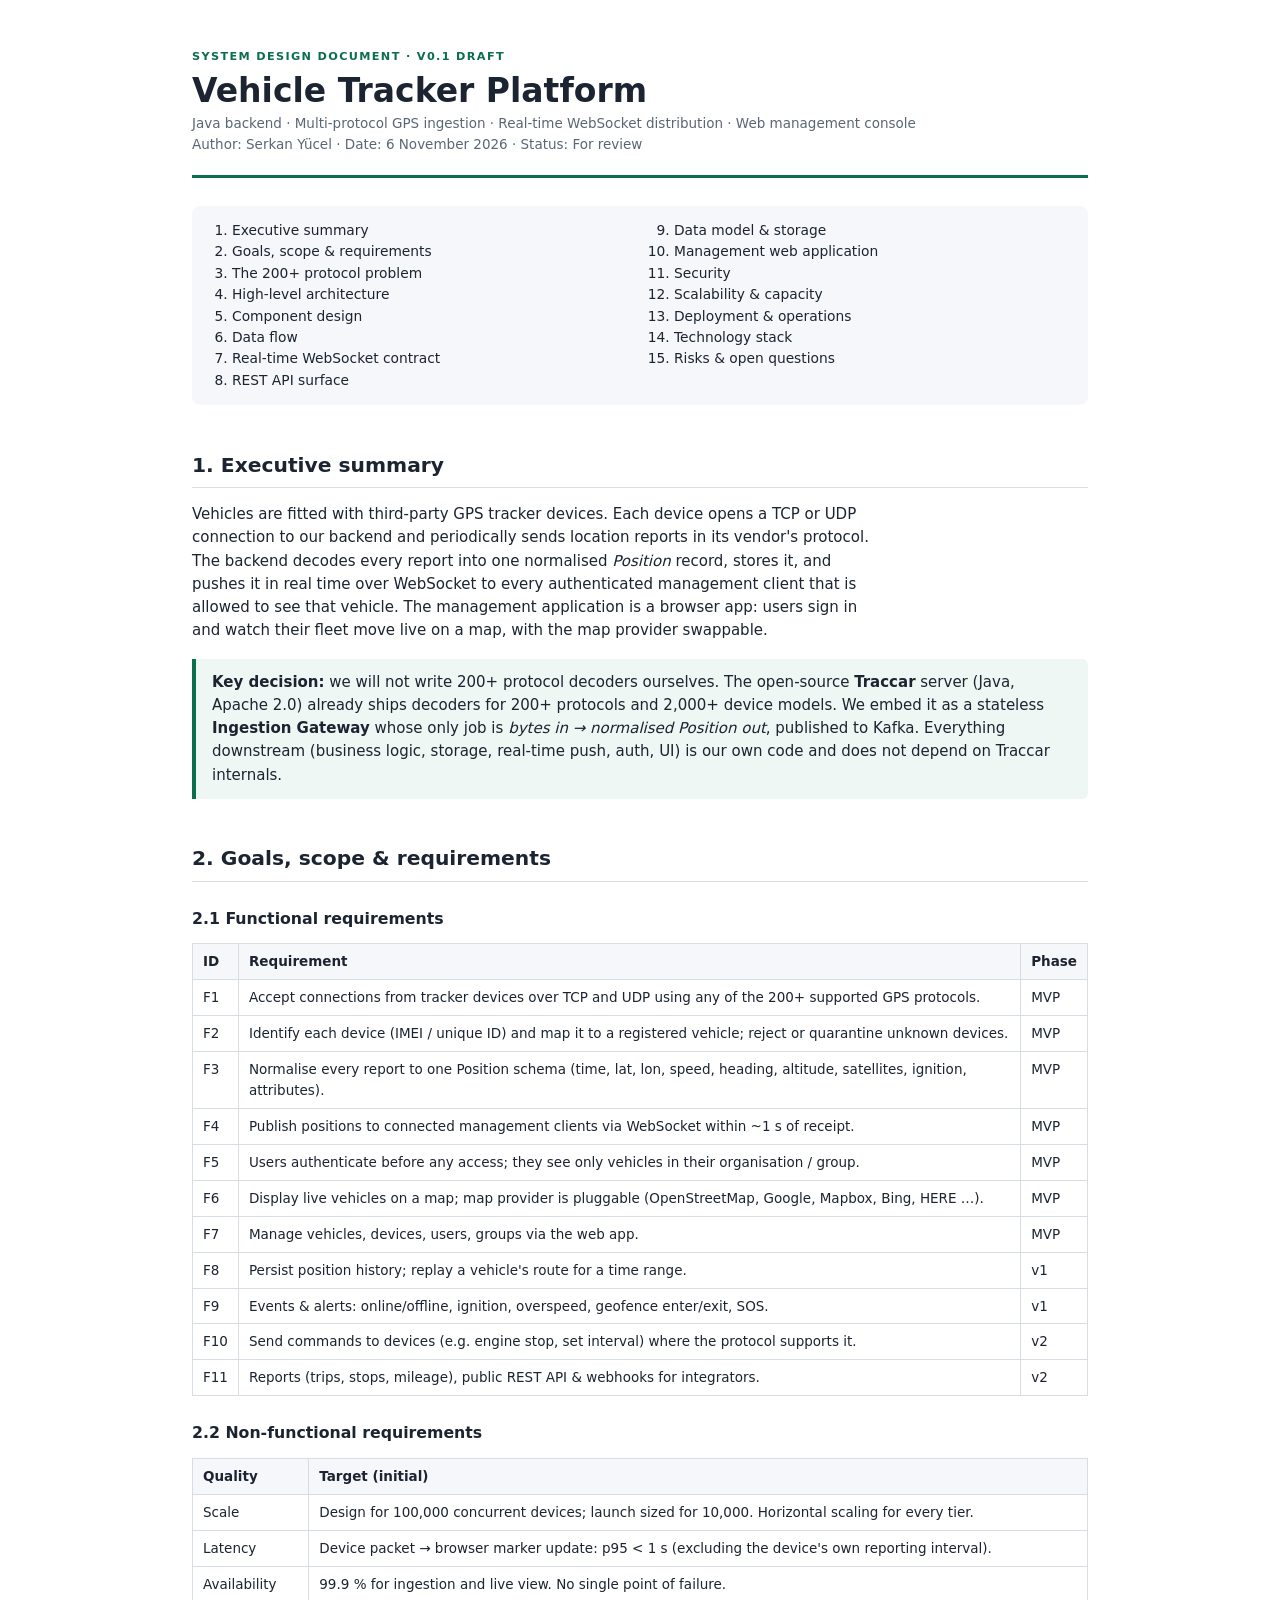
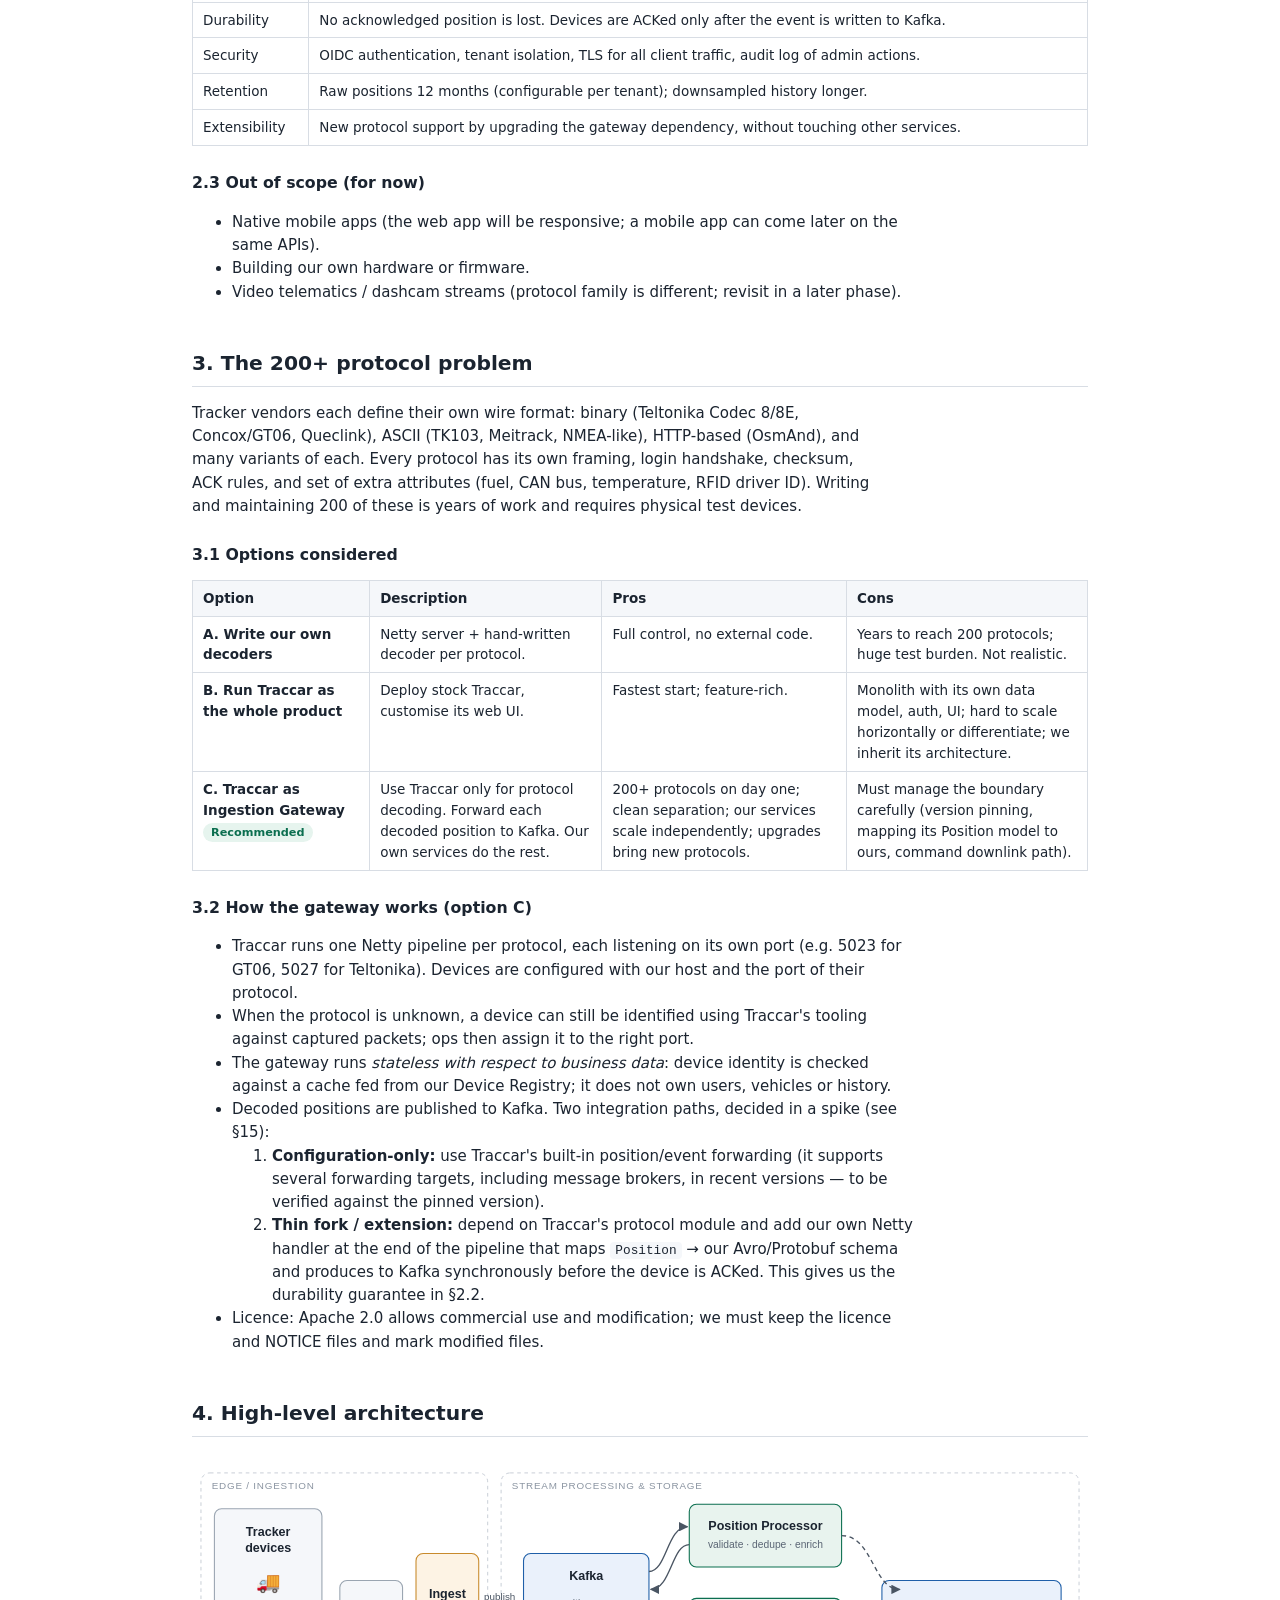
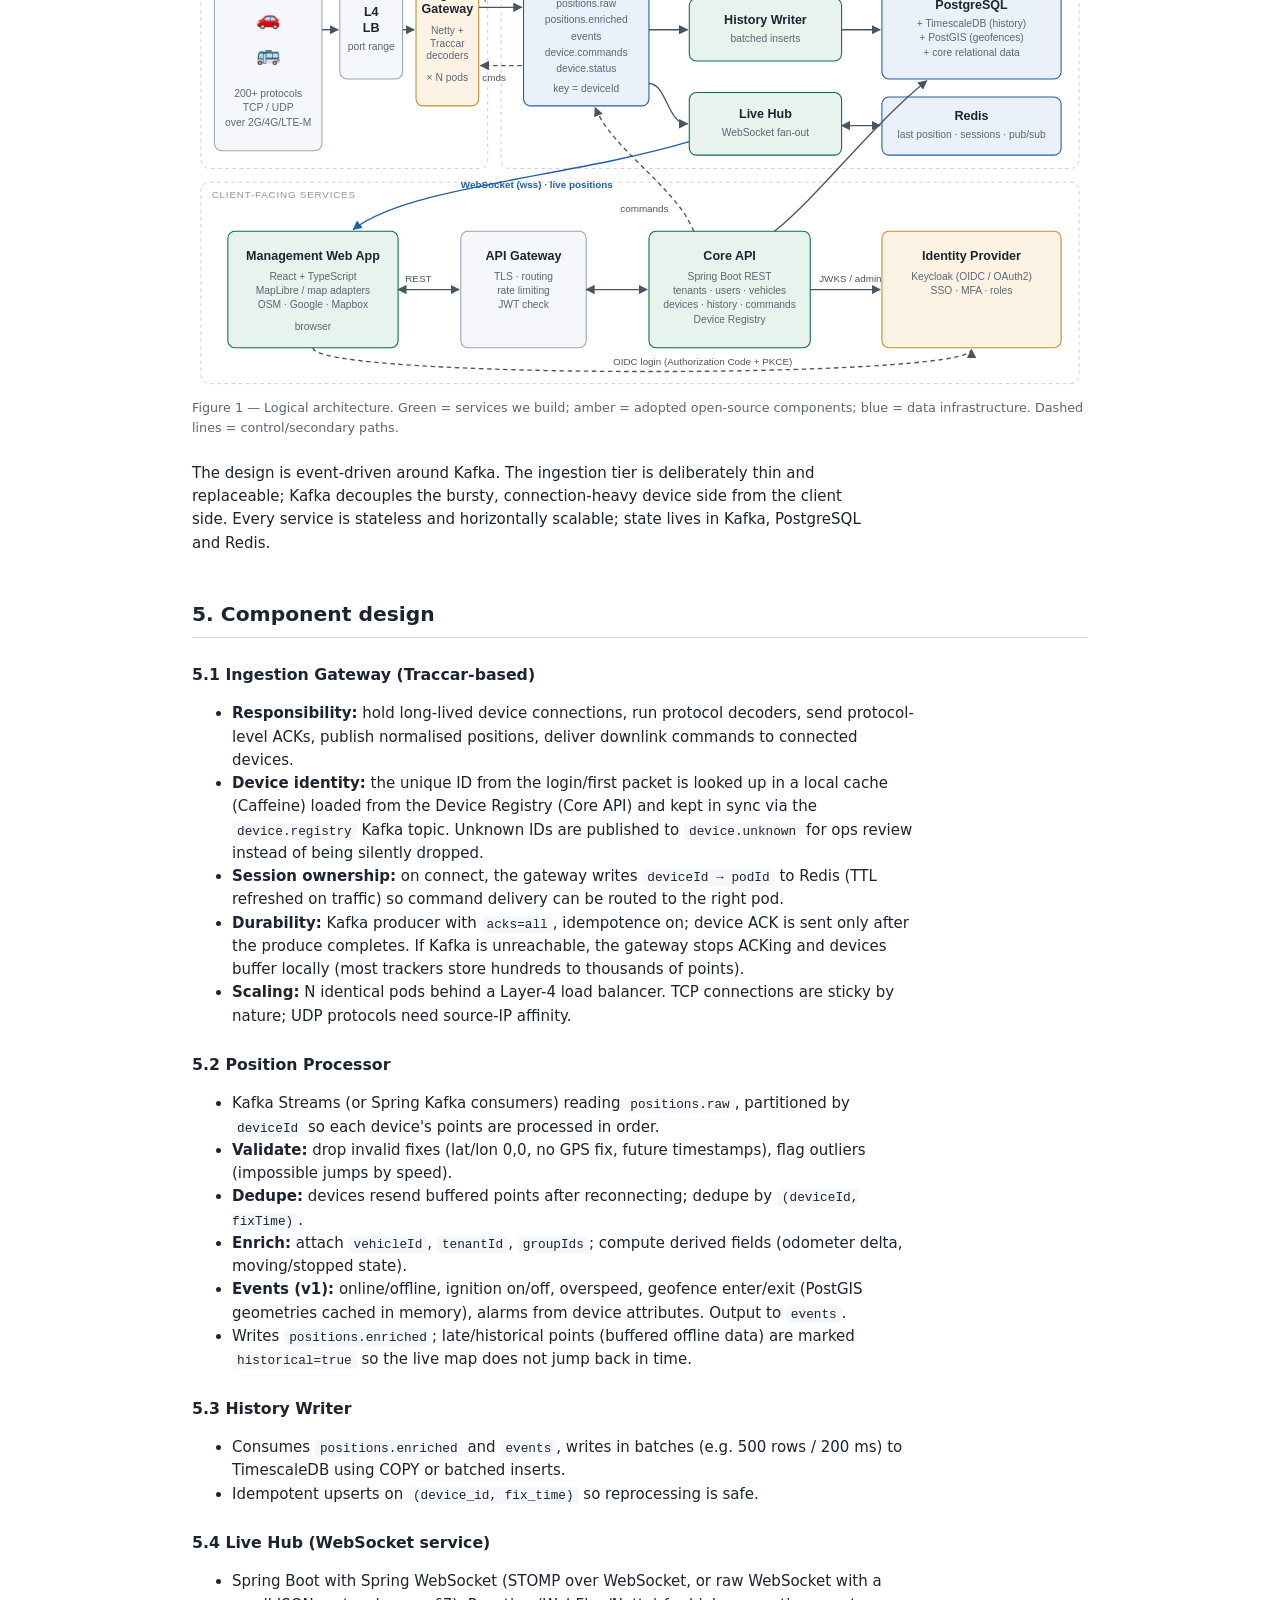
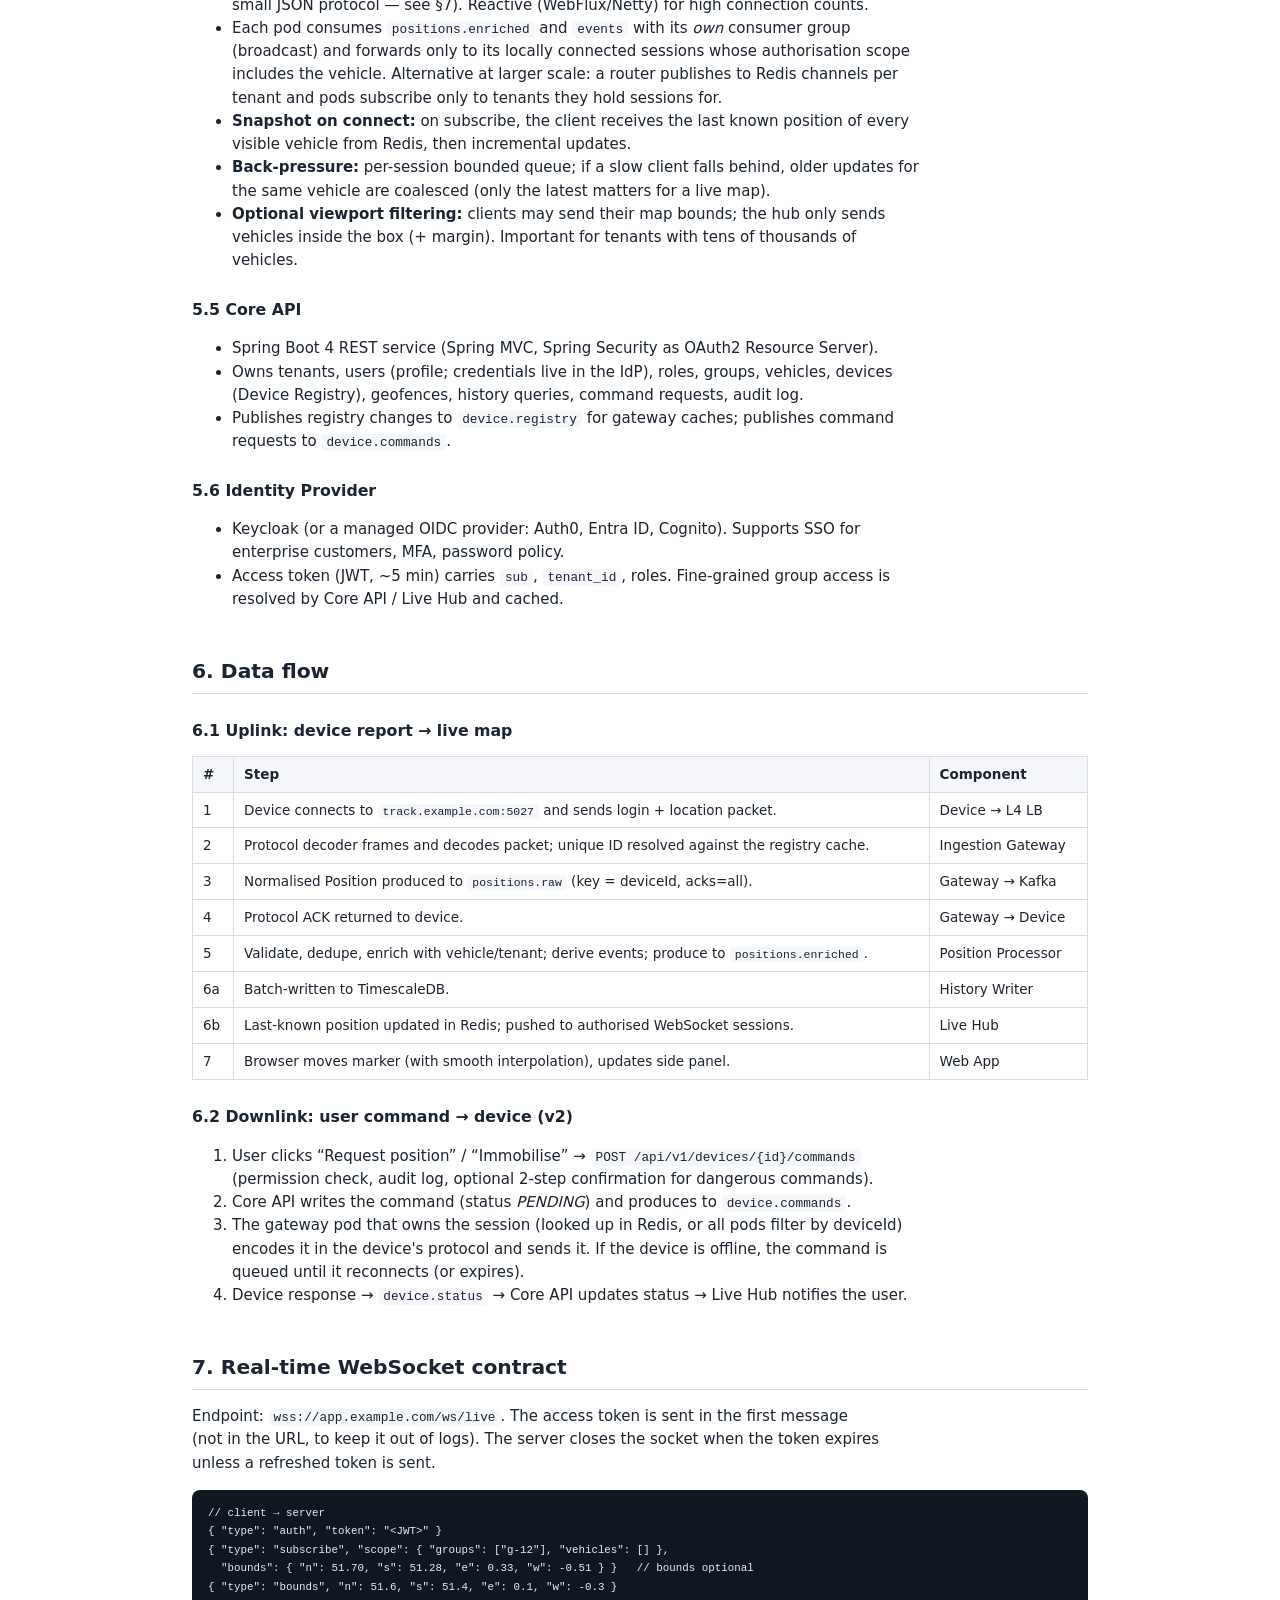
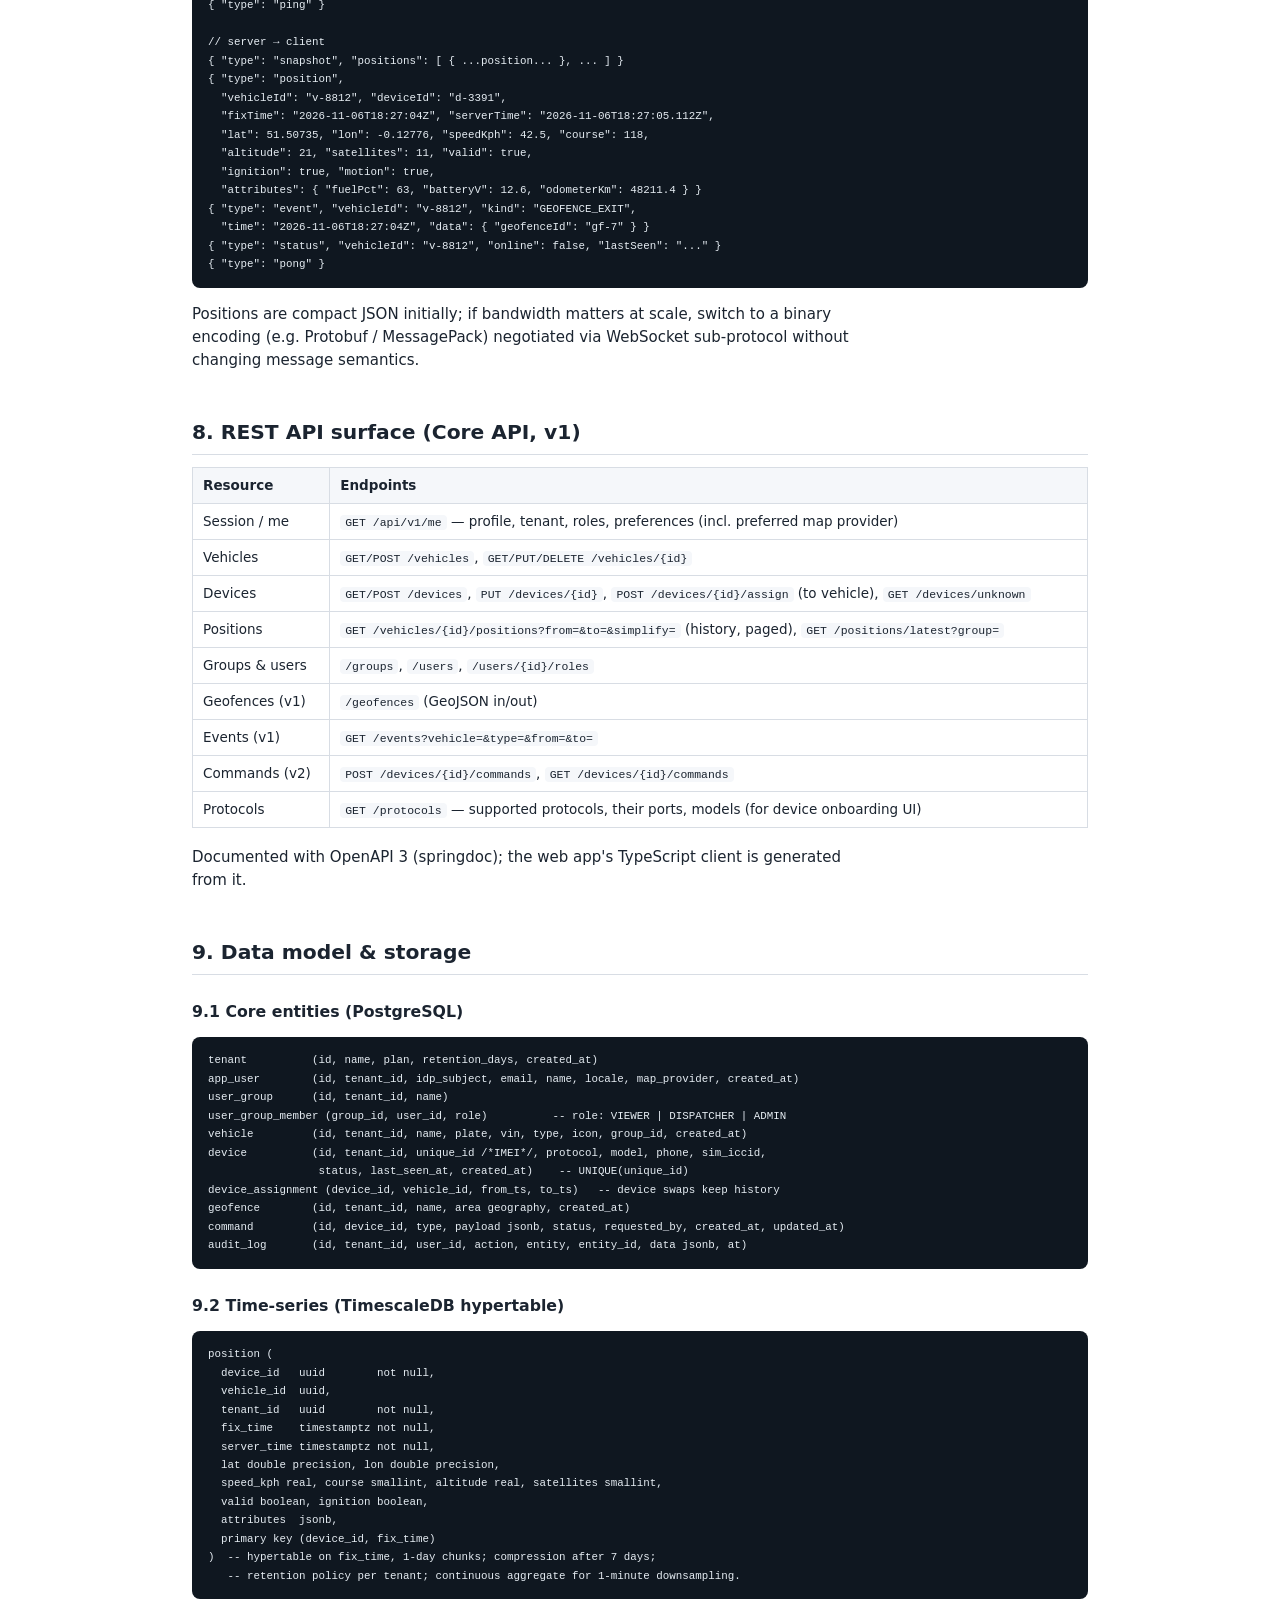
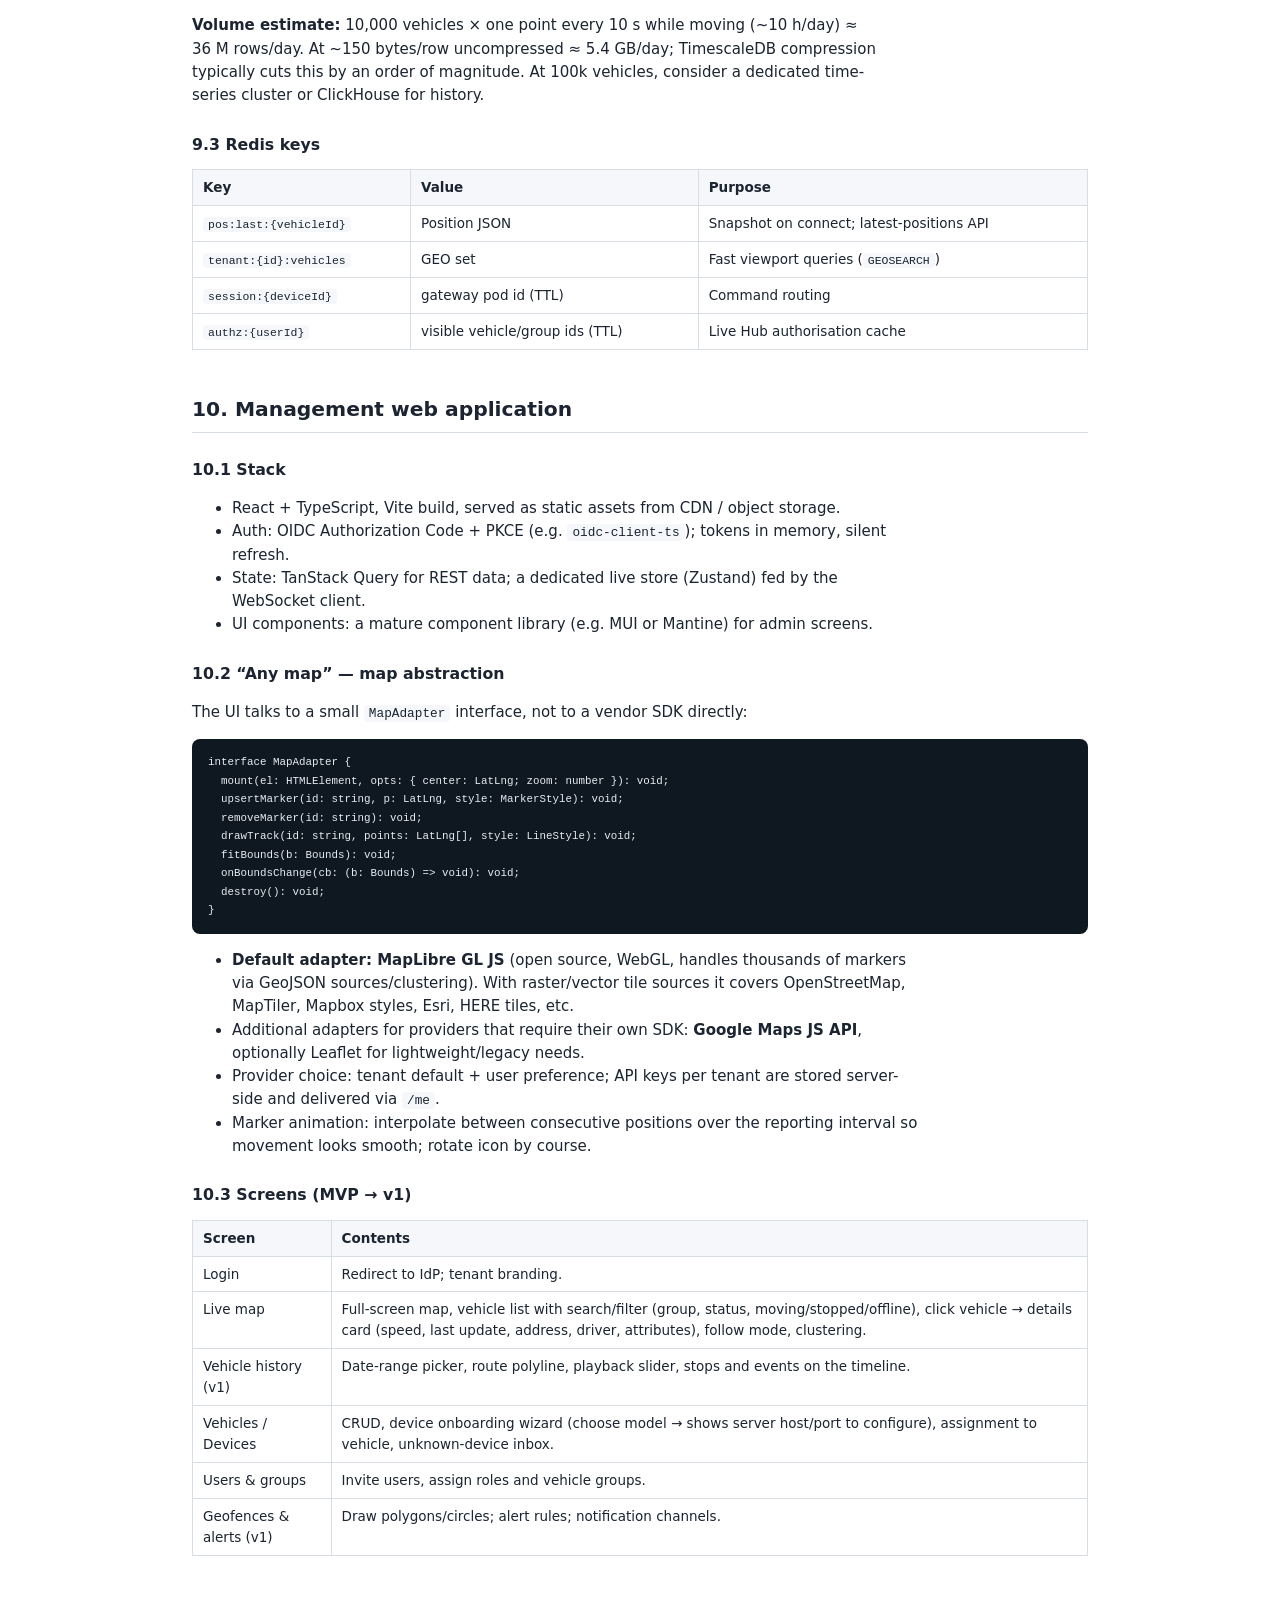
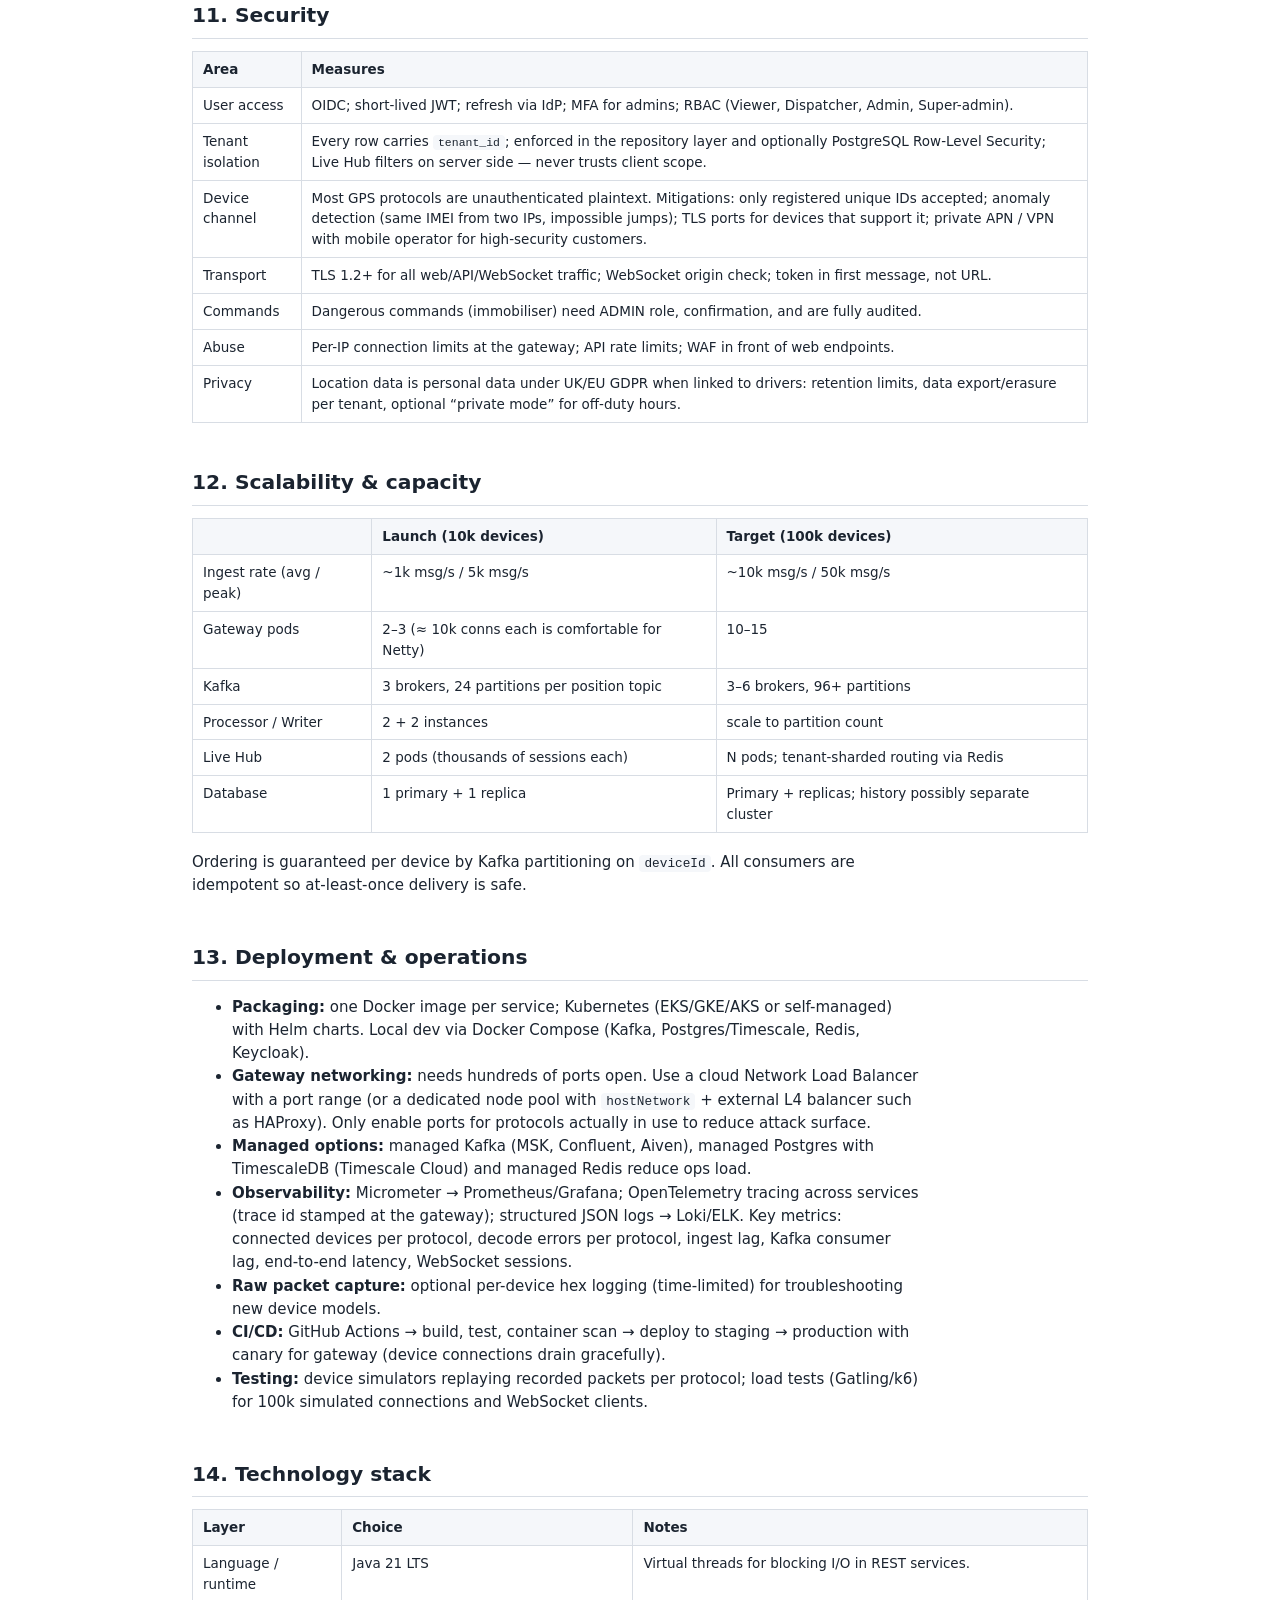
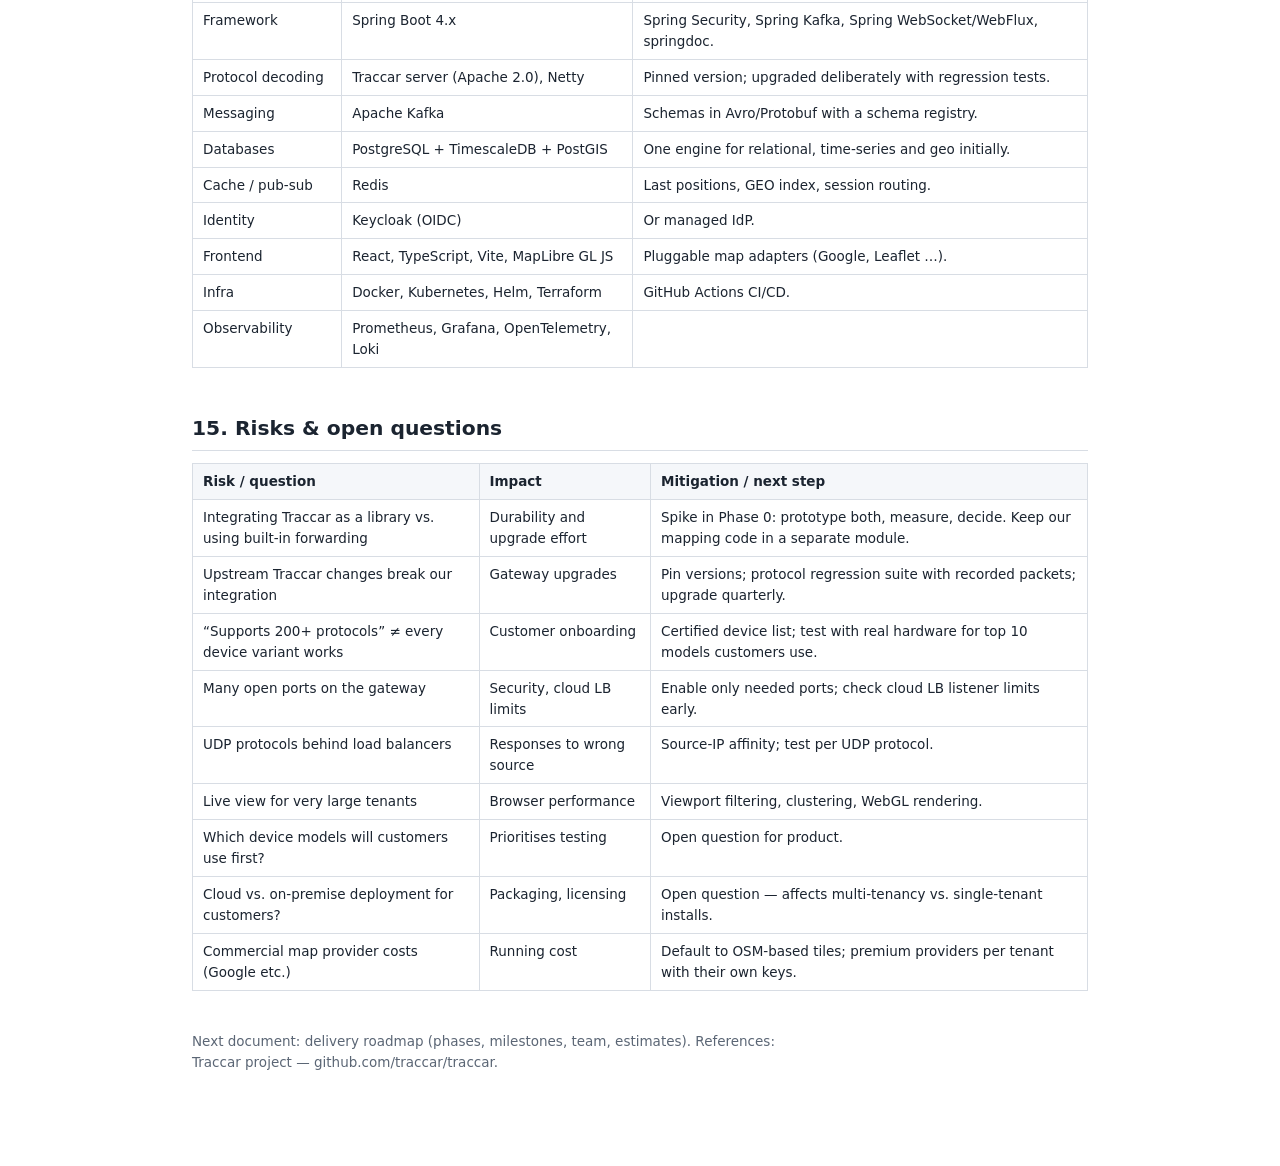
==== commit f749331c: "Added first cut of java based back end tracker and amended the design files" ====
--- a/vehicle-tracker-design.html
+++ b/vehicle-tracker-design.html
@@ -355,7 +355,7 @@
 
 <h3>5.5 Core API</h3>
 <ul>
-  <li>Spring Boot 3 REST service (Spring MVC, Spring Security as OAuth2 Resource Server).</li>
+  <li>Spring Boot 4 REST service (Spring MVC, Spring Security as OAuth2 Resource Server).</li>
   <li>Owns tenants, users (profile; credentials live in the IdP), roles, groups, vehicles, devices (Device Registry), geofences, history queries, command requests, audit log.</li>
   <li>Publishes registry changes to <code>device.registry</code> for gateway caches; publishes command requests to <code>device.commands</code>.</li>
 </ul>
@@ -552,7 +552,7 @@
 <table>
 <tr><th>Layer</th><th>Choice</th><th>Notes</th></tr>
 <tr><td>Language / runtime</td><td>Java 21 LTS</td><td>Virtual threads for blocking I/O in REST services.</td></tr>
-<tr><td>Framework</td><td>Spring Boot 3.x</td><td>Spring Security, Spring Kafka, Spring WebSocket/WebFlux, springdoc.</td></tr>
+<tr><td>Framework</td><td>Spring Boot 4.x</td><td>Spring Security, Spring Kafka, Spring WebSocket/WebFlux, springdoc.</td></tr>
 <tr><td>Protocol decoding</td><td>Traccar server (Apache 2.0), Netty</td><td>Pinned version; upgraded deliberately with regression tests.</td></tr>
 <tr><td>Messaging</td><td>Apache Kafka</td><td>Schemas in Avro/Protobuf with a schema registry.</td></tr>
 <tr><td>Databases</td><td>PostgreSQL + TimescaleDB + PostGIS</td><td>One engine for relational, time-series and geo initially.</td></tr>
